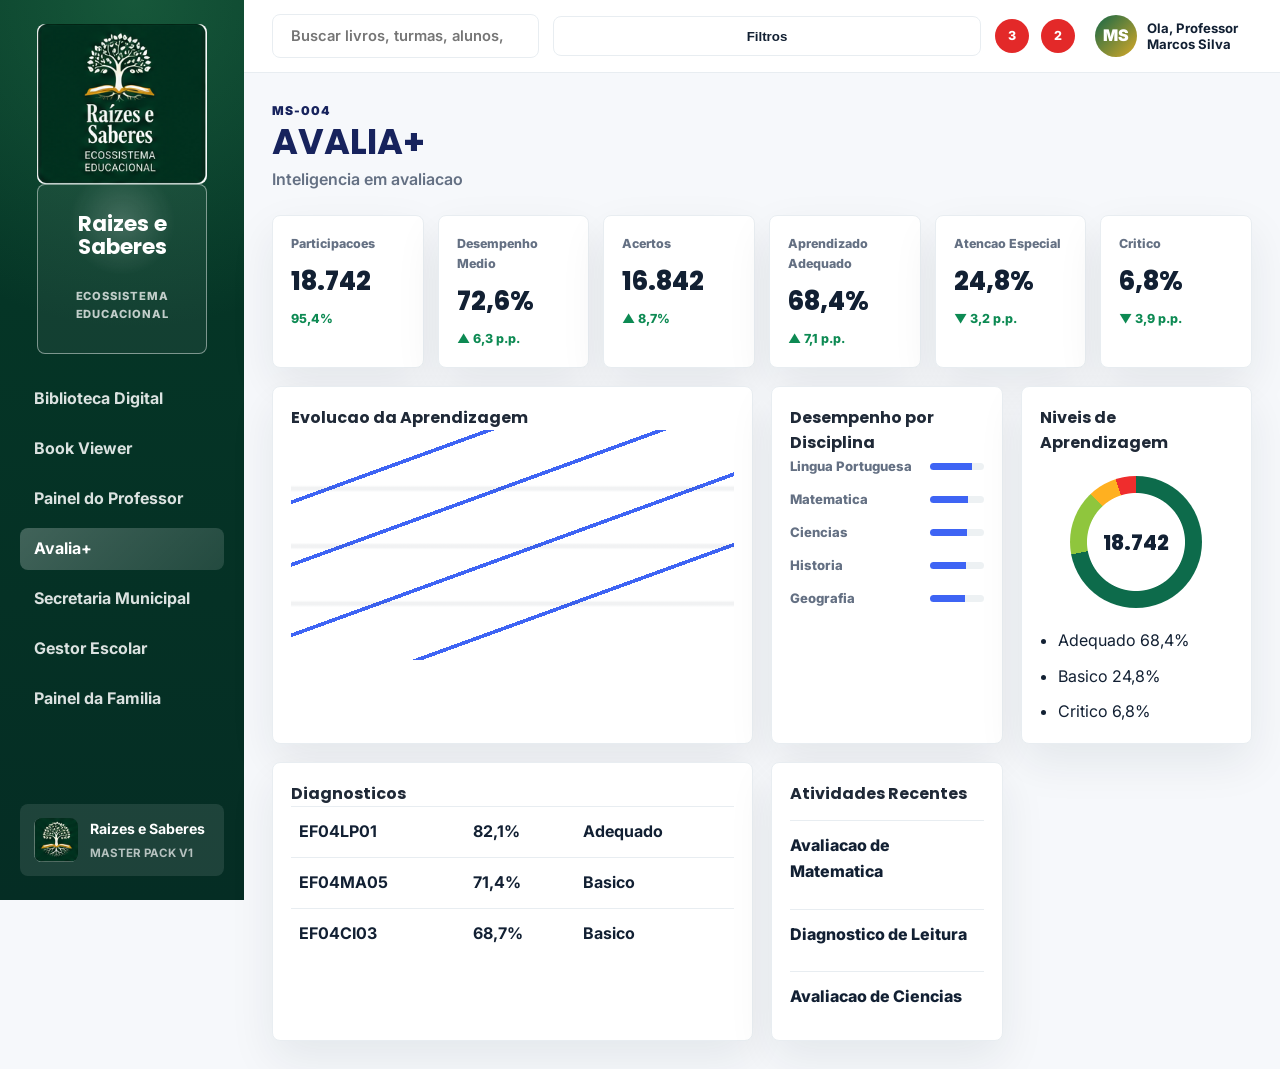
==== avalia.html @ cec50149 "Add files via upload" ====
<!doctype html>
<html lang="pt-BR">
  <head>
    <meta charset="utf-8" />
    <meta name="viewport" content="width=device-width, initial-scale=1" />
    <meta name="description" content="Avalia+ do Ecossistema Educacional Raizes e Saberes." />
    <meta name="theme-color" content="#17235d" />
    <title>Avalia+ | Raizes e Saberes</title>
    <link rel="icon" type="image/png" href="favicon.png" />
    <link rel="apple-touch-icon" href="logo-app.png" />
    <link rel="preconnect" href="https://fonts.googleapis.com" />
    <link rel="preconnect" href="https://fonts.gstatic.com" crossorigin />
    <link href="https://fonts.googleapis.com/css2?family=Inter:wght@400;500;600;700;800&family=Poppins:wght@600;700;800&display=swap" rel="stylesheet" />
    <link rel="stylesheet" href="styles.css" />
    <link rel="stylesheet" href="master-pack.css" />
  </head>
  <body class="master-app">
    <div data-app-page="avalia"></div>
    <script src="app-pages.js"></script>
    <script src="script.js"></script>
  </body>
</html>
---- styles.css ----
:root {
  --green: #2e7d32;
  --green-light: #4caf50;
  --green-leaf: #81c784;
  --green-soft: #e8f5e9;
  --gold: #c9a227;
  --blue: #1e88e5;
  --white: #ffffff;
  --bg: #f8fafc;
  --text: #1f2937;
  --muted: #6b7280;
  --line: #e5e7eb;
  --placeholder: #f2f4f7;
  --shadow-sm: 0 10px 26px rgba(15, 23, 42, 0.07);
  --shadow-md: 0 20px 48px rgba(15, 23, 42, 0.1);
  --shadow-lg: 0 34px 90px rgba(15, 23, 42, 0.14);
  --shadow-premium: 0 44px 110px rgba(17, 54, 45, 0.2), 0 16px 42px rgba(15, 23, 42, 0.12);
  --radius-card: 20px;
  --radius-large: 24px;
  --radius-control: 14px;
  --container: 1280px;
}

/* Biblioteca Digital Showroom V1 */
.library-showroom-page {
  min-height: 100vh;
  margin: 0;
  background:
    radial-gradient(circle at 16% 8%, rgba(102, 187, 106, 0.16), transparent 30%),
    radial-gradient(circle at 86% 14%, rgba(212, 175, 55, 0.13), transparent 26%),
    linear-gradient(135deg, #f8fafc 0%, #eef8f0 48%, #f7faf8 100%);
  color: #162033;
  font-family: Inter, system-ui, -apple-system, BlinkMacSystemFont, "Segoe UI", sans-serif;
}

.library-showroom-page * {
  box-sizing: border-box;
}

.showroom-device {
  display: grid;
  grid-template-columns: 272px minmax(0, 1fr);
  width: min(100%, 1560px);
  min-height: 100vh;
  margin: 0 auto;
  background: rgba(248, 250, 252, 0.94);
  border-inline: 1px solid rgba(46, 125, 50, 0.08);
  box-shadow: 0 34px 110px rgba(18, 43, 31, 0.14);
}

.showroom-sidebar {
  position: sticky;
  top: 0;
  display: flex;
  flex-direction: column;
  height: 100vh;
  padding: 26px 20px;
  color: #fff;
  background:
    linear-gradient(180deg, rgba(7, 38, 29, 0.98), rgba(9, 53, 39, 0.98)),
    radial-gradient(circle at top left, rgba(102, 187, 106, 0.2), transparent 38%);
  overflow-y: auto;
}

.showroom-logo {
  display: grid;
  gap: 10px;
  color: #fff;
  text-decoration: none;
}

.showroom-logo img {
  width: 154px;
  height: auto;
  filter: drop-shadow(0 12px 18px rgba(0, 0, 0, 0.2));
}

.showroom-logo-fallback {
  display: none;
  max-width: 154px;
  color: #fff;
  font-family: Poppins, sans-serif;
  font-size: 1.36rem;
  line-height: 1;
  letter-spacing: 0;
}

.showroom-logo span {
  color: rgba(255, 255, 255, 0.72);
  font-family: Poppins, sans-serif;
  font-size: 0.72rem;
  font-weight: 700;
  letter-spacing: 0.16em;
  text-transform: uppercase;
}

.showroom-menu {
  display: grid;
  gap: 8px;
  margin-top: 34px;
}

.showroom-menu a {
  display: flex;
  align-items: center;
  gap: 12px;
  min-height: 46px;
  padding: 10px 12px;
  border-radius: 14px;
  color: rgba(255, 255, 255, 0.82);
  font-weight: 700;
  text-decoration: none;
  transition: transform 180ms ease, background 180ms ease, color 180ms ease;
}

.showroom-menu a:hover,
.showroom-menu a.is-active {
  color: #fff;
  background: linear-gradient(135deg, #2e7d32, #66bb6a);
  box-shadow: 0 16px 34px rgba(46, 125, 50, 0.32);
  transform: translateX(3px);
}

.showroom-menu span {
  display: grid;
  width: 28px;
  height: 28px;
  place-items: center;
  border: 1px solid rgba(255, 255, 255, 0.16);
  border-radius: 9px;
  font-size: 0.68rem;
  font-weight: 800;
}

.showroom-ecosystem-card {
  margin-top: auto;
  padding: 20px;
  border: 1px solid rgba(255, 255, 255, 0.14);
  border-radius: 20px;
  background: linear-gradient(145deg, rgba(255, 255, 255, 0.11), rgba(255, 255, 255, 0.04));
  box-shadow: inset 0 1px 0 rgba(255, 255, 255, 0.08);
}

.showroom-ecosystem-card span {
  color: #d4af37;
  font-size: 0.76rem;
  font-weight: 800;
  letter-spacing: 0.12em;
  text-transform: uppercase;
}

.showroom-ecosystem-card strong {
  display: block;
  margin-top: 10px;
  color: #fff;
  font-family: Poppins, sans-serif;
  font-size: 1.05rem;
  line-height: 1.28;
}

.showroom-ecosystem-card p {
  margin: 10px 0 0;
  color: rgba(255, 255, 255, 0.72);
  font-size: 0.88rem;
  line-height: 1.6;
}

.showroom-main {
  min-width: 0;
}

.showroom-topbar {
  position: sticky;
  top: 0;
  z-index: 20;
  display: grid;
  grid-template-columns: auto minmax(260px, 1fr) auto auto;
  gap: 16px;
  align-items: center;
  padding: 18px 28px;
  border-bottom: 1px solid rgba(31, 41, 55, 0.08);
  background: rgba(255, 255, 255, 0.86);
  backdrop-filter: blur(18px);
  box-shadow: 0 18px 42px rgba(15, 42, 31, 0.08);
}

.showroom-menu-toggle,
.showroom-filter-button {
  height: 44px;
  padding: 0 18px;
  border: 1px solid rgba(46, 125, 50, 0.16);
  border-radius: 14px;
  color: #1f2937;
  background: #fff;
  font-family: Poppins, sans-serif;
  font-weight: 700;
}

.showroom-menu-toggle {
  display: none;
}

.showroom-search {
  position: relative;
  display: block;
}

.showroom-search span {
  position: absolute;
  width: 1px;
  height: 1px;
  overflow: hidden;
  clip: rect(0, 0, 0, 0);
}

.showroom-search input {
  width: 100%;
  min-height: 50px;
  padding: 0 20px;
  border: 1px solid rgba(31, 41, 55, 0.1);
  border-radius: 16px;
  background: #fff;
  box-shadow: 0 12px 28px rgba(15, 42, 31, 0.06);
  color: #1f2937;
  font: 600 0.94rem Inter, sans-serif;
  outline: none;
}

.showroom-search input:focus {
  border-color: rgba(46, 125, 50, 0.4);
  box-shadow: 0 0 0 4px rgba(46, 125, 50, 0.1), 0 12px 28px rgba(15, 42, 31, 0.06);
}

.showroom-top-actions {
  display: flex;
  align-items: center;
  gap: 12px;
}

.showroom-alert {
  display: grid;
  width: 34px;
  height: 34px;
  place-items: center;
  border-radius: 12px;
  color: #fff;
  background: #2e7d32;
  font-weight: 800;
  box-shadow: 0 12px 24px rgba(46, 125, 50, 0.24);
}

.showroom-user {
  display: flex;
  align-items: center;
  gap: 10px;
  min-width: 166px;
}

.showroom-user span {
  display: grid;
  width: 42px;
  height: 42px;
  place-items: center;
  border-radius: 999px;
  color: #fff;
  background: linear-gradient(135deg, #1b5e20, #66bb6a);
  font-family: Poppins, sans-serif;
  font-weight: 800;
}

.showroom-user strong {
  color: #1f2937;
  font-size: 0.82rem;
  line-height: 1.25;
}

.showroom-content {
  padding: 30px 28px 72px;
}

.showroom-title-block {
  margin-bottom: 28px;
}

.showroom-title-block .eyebrow {
  margin: 0 0 8px;
  color: #d4af37;
  font-family: Poppins, sans-serif;
  font-size: 0.76rem;
  font-weight: 800;
  letter-spacing: 0.14em;
  text-transform: uppercase;
}

.showroom-title-block h1 {
  margin: 0;
  color: #142033;
  font-family: Poppins, sans-serif;
  font-size: clamp(2rem, 4vw, 3.1rem);
  letter-spacing: 0;
  line-height: 1.05;
}

.showroom-title-block p {
  margin: 10px 0 0;
  color: #64748b;
  font-weight: 600;
}

.showroom-layout-grid {
  display: grid;
  grid-template-columns: minmax(0, 1fr) 210px;
  gap: 24px;
  align-items: start;
}

.showroom-primary-area {
  display: grid;
  gap: 28px;
  min-width: 0;
}

.showroom-section {
  min-width: 0;
}

.showroom-section-head {
  display: flex;
  align-items: end;
  justify-content: space-between;
  gap: 18px;
  margin-bottom: 16px;
}

.showroom-section-head h2 {
  margin: 0;
  color: #162033;
  font-family: Poppins, sans-serif;
  font-size: 1.28rem;
  letter-spacing: 0;
}

.showroom-section-head p {
  margin: 5px 0 0;
  color: #64748b;
  font-size: 0.92rem;
  font-weight: 600;
}

.showroom-section-head a {
  color: #2e7d32;
  font-weight: 800;
  text-decoration: none;
}

.continue-scroll {
  display: grid;
  grid-auto-columns: minmax(230px, 1fr);
  grid-auto-flow: column;
  gap: 16px;
  overflow-x: auto;
  padding: 4px 4px 18px;
  scroll-snap-type: x mandatory;
}

.continue-card {
  display: grid;
  grid-template-columns: 82px 1fr;
  gap: 14px;
  min-height: 154px;
  padding: 14px;
  border: 1px solid rgba(31, 41, 55, 0.08);
  border-radius: 18px;
  background: rgba(255, 255, 255, 0.95);
  box-shadow: 0 18px 42px rgba(15, 42, 31, 0.1);
  scroll-snap-align: start;
}

.continue-card img {
  width: 82px;
  height: 122px;
  object-fit: contain;
  border-radius: 8px;
  filter: drop-shadow(0 13px 16px rgba(15, 42, 31, 0.2));
}

.continue-card span,
.showroom-book-info span {
  display: inline-flex;
  width: fit-content;
  padding: 6px 10px;
  border-radius: 999px;
  color: #1b5e20;
  background: #e8f5e9;
  font-size: 0.72rem;
  font-weight: 800;
}

.continue-card h3 {
  margin: 8px 0 4px;
  color: #172033;
  font-family: Poppins, sans-serif;
  font-size: 1rem;
}

.continue-card p {
  margin: 0 0 10px;
  color: #64748b;
  font-size: 0.84rem;
  font-weight: 600;
}

.progress-line {
  height: 7px;
  overflow: hidden;
  border-radius: 999px;
  background: rgba(46, 125, 50, 0.12);
}

.progress-line i {
  display: block;
  height: 100%;
  border-radius: inherit;
  background: linear-gradient(90deg, #2e7d32, #66bb6a);
}

.continue-card button,
.showroom-book-info button {
  width: 100%;
  min-height: 34px;
  margin-top: 10px;
  border: 0;
  border-radius: 10px;
  color: #fff;
  background: linear-gradient(135deg, #2e7d32, #1b5e20);
  font-family: Poppins, sans-serif;
  font-size: 0.78rem;
  font-weight: 800;
  box-shadow: 0 12px 24px rgba(46, 125, 50, 0.22);
  cursor: pointer;
}

.collection-grid {
  display: grid;
  grid-template-columns: repeat(6, minmax(128px, 1fr));
  gap: 14px;
}

.collection-card {
  min-height: 118px;
  padding: 18px;
  border: 1px solid rgba(31, 41, 55, 0.06);
  border-radius: 18px;
  box-shadow: 0 14px 34px rgba(15, 42, 31, 0.07);
}

.collection-card span {
  display: grid;
  width: 34px;
  height: 34px;
  place-items: center;
  margin-bottom: 13px;
  border-radius: 11px;
  color: #fff;
  background: #2e7d32;
  font-size: 0.72rem;
  font-weight: 900;
}

.collection-card strong {
  display: block;
  color: #172033;
  font-family: Poppins, sans-serif;
  font-size: 0.92rem;
  line-height: 1.24;
}

.collection-card p {
  margin: 8px 0 0;
  color: #64748b;
  font-size: 0.8rem;
  font-weight: 700;
}

.collection-card.peach { background: #fff3eb; }
.collection-card.green { background: #edf7ff; }
.collection-card.mint { background: #eaf8f0; }
.collection-card.gold { background: #fff8df; }
.collection-card.sage { background: #eff8e9; }
.collection-card.soft { background: #f8eef3; }

.showroom-filters {
  display: flex;
  flex-wrap: wrap;
  gap: 10px;
  padding: 16px;
  border: 1px solid rgba(31, 41, 55, 0.08);
  border-radius: 20px;
  background: rgba(255, 255, 255, 0.82);
  box-shadow: 0 16px 38px rgba(15, 42, 31, 0.06);
}

.library-showroom-page .library-filter {
  min-height: 40px;
  padding: 0 18px;
  border: 1px solid rgba(46, 125, 50, 0.18);
  border-radius: 999px;
  color: #1b5e20;
  background: #fff;
  font-family: Poppins, sans-serif;
  font-size: 0.8rem;
  font-weight: 800;
}

.library-showroom-page .library-filter.is-active {
  color: #fff;
  background: #2e7d32;
  box-shadow: 0 14px 28px rgba(46, 125, 50, 0.25);
}

.book-grid {
  display: grid;
  grid-template-columns: repeat(4, minmax(0, 1fr));
  gap: 18px;
}

.showroom-book-card {
  overflow: hidden;
  border: 1px solid rgba(31, 41, 55, 0.08);
  border-radius: 22px;
  background: #fff;
  box-shadow: 0 18px 46px rgba(15, 42, 31, 0.1);
  transition: transform 180ms ease, box-shadow 180ms ease;
}

.showroom-book-card:hover {
  transform: translateY(-5px);
  box-shadow: 0 28px 62px rgba(15, 42, 31, 0.14);
}

.showroom-book-cover {
  display: grid;
  min-height: 320px;
  padding: 20px;
  place-items: center;
  background:
    radial-gradient(circle at 50% 22%, rgba(102, 187, 106, 0.14), transparent 34%),
    linear-gradient(180deg, #f8fcf8 0%, #edf7f0 100%);
}

.showroom-book-cover img {
  width: 100%;
  max-width: 190px;
  height: 280px;
  object-fit: contain;
  border-radius: 9px;
  filter: drop-shadow(0 24px 22px rgba(15, 42, 31, 0.26));
}

.showroom-book-info {
  display: grid;
  gap: 9px;
  padding: 18px;
}

.showroom-book-info h3 {
  margin: 0;
  color: #162033;
  font-family: Poppins, sans-serif;
  font-size: 1.02rem;
  letter-spacing: 0;
  line-height: 1.22;
}

.showroom-book-info p {
  min-height: 38px;
  margin: 0;
  color: #64748b;
  font-size: 0.9rem;
  font-weight: 600;
  line-height: 1.45;
}

.showroom-right-rail {
  display: grid;
  gap: 18px;
}

.quick-panel,
.ecosystem-panel {
  padding: 20px;
  border: 1px solid rgba(31, 41, 55, 0.08);
  border-radius: 20px;
  background: rgba(255, 255, 255, 0.92);
  box-shadow: 0 18px 42px rgba(15, 42, 31, 0.1);
}

.quick-panel h2,
.ecosystem-panel h2 {
  margin: 0 0 14px;
  color: #162033;
  font-family: Poppins, sans-serif;
  font-size: 1rem;
}

.quick-panel a {
  display: block;
  padding: 11px 0;
  border-top: 1px solid rgba(31, 41, 55, 0.06);
  color: #3f4a5d;
  font-weight: 700;
  text-decoration: none;
}

.ecosystem-panel {
  color: #fff;
  background:
    radial-gradient(circle at top right, rgba(212, 175, 55, 0.35), transparent 32%),
    linear-gradient(145deg, #0d3b2d, #2e7d32);
}

.ecosystem-panel span {
  display: grid;
  width: 48px;
  height: 48px;
  place-items: center;
  border-radius: 16px;
  color: #123025;
  background: #d4af37;
  font-family: Poppins, sans-serif;
  font-weight: 900;
}

.ecosystem-panel h2 {
  margin-top: 16px;
  color: #fff;
}

.ecosystem-panel p {
  color: rgba(255, 255, 255, 0.78);
  font-size: 0.9rem;
  line-height: 1.6;
}

.ecosystem-panel a {
  display: inline-flex;
  justify-content: center;
  width: 100%;
  margin-top: 8px;
  padding: 12px 14px;
  border-radius: 12px;
  color: #123025;
  background: #fff;
  font-family: Poppins, sans-serif;
  font-weight: 800;
  text-decoration: none;
}

.showroom-empty {
  padding: 18px;
  border-radius: 18px;
  color: #8a5a00;
  background: #fff8df;
  font-weight: 700;
}

.library-showroom-page .library-card.is-hidden,
.library-showroom-page .library-shelf.is-hidden {
  display: none;
}

.showroom-mobile-nav {
  display: none;
}

@media (max-width: 1240px) {
  .showroom-device {
    grid-template-columns: 230px minmax(0, 1fr);
  }

  .showroom-sidebar {
    padding: 22px 16px;
  }

  .showroom-logo img {
    width: 134px;
  }

  .showroom-layout-grid {
    grid-template-columns: 1fr;
  }

  .showroom-right-rail {
    grid-template-columns: 1fr 1fr;
  }

  .collection-grid {
    grid-template-columns: repeat(3, minmax(0, 1fr));
  }

  .book-grid {
    grid-template-columns: repeat(3, minmax(0, 1fr));
  }
}

@media (max-width: 920px) {
  .showroom-device {
    display: block;
  }

  .showroom-sidebar {
    display: none;
  }

  .showroom-topbar {
    grid-template-columns: auto minmax(0, 1fr) auto;
    padding: 14px 16px;
  }

  .showroom-menu-toggle {
    display: inline-flex;
    align-items: center;
  }

  .showroom-top-actions {
    display: none;
  }

  .showroom-content {
    padding: 24px 16px 100px;
  }

  .book-grid {
    grid-template-columns: repeat(2, minmax(0, 1fr));
  }
}

@media (max-width: 680px) {
  .library-showroom-page {
    background: #f8fafc;
  }

  .showroom-topbar {
    grid-template-columns: auto 1fr auto;
    gap: 10px;
  }

  .showroom-menu-toggle,
  .showroom-filter-button {
    min-width: 0;
    height: 40px;
    padding: 0 12px;
    font-size: 0.76rem;
  }

  .showroom-search input {
    min-height: 42px;
    padding: 0 12px;
    font-size: 0.82rem;
  }

  .showroom-title-block h1 {
    font-size: 2rem;
  }

  .showroom-section-head {
    align-items: flex-start;
    flex-direction: column;
  }

  .continue-scroll {
    grid-auto-columns: 250px;
  }

  .collection-grid {
    grid-template-columns: repeat(2, minmax(0, 1fr));
  }

  .showroom-right-rail {
    grid-template-columns: 1fr;
  }

  .book-grid {
    grid-template-columns: 1fr;
  }

  .showroom-book-cover {
    min-height: 390px;
  }

  .showroom-book-cover img {
    max-width: 230px;
    height: 340px;
  }

  .showroom-mobile-nav {
    position: fixed;
    right: 12px;
    bottom: 12px;
    left: 12px;
    z-index: 40;
    display: grid;
    grid-template-columns: repeat(5, 1fr);
    gap: 4px;
    padding: 8px;
    border: 1px solid rgba(31, 41, 55, 0.08);
    border-radius: 22px;
    background: rgba(255, 255, 255, 0.94);
    box-shadow: 0 18px 44px rgba(15, 42, 31, 0.16);
    backdrop-filter: blur(16px);
  }

  .showroom-mobile-nav a {
    display: grid;
    min-height: 40px;
    place-items: center;
    border-radius: 15px;
    color: #64748b;
    font-size: 0.72rem;
    font-weight: 800;
    text-decoration: none;
  }

  .showroom-mobile-nav a.is-active {
    color: #fff;
    background: #2e7d32;
  }
}

/* Biblioteca Digital Premium V1 */
.premium-library-page {
  min-height: 100vh;
  background:
    radial-gradient(circle at 7% 10%, rgba(232, 245, 233, 0.95), transparent 26rem),
    radial-gradient(circle at 92% 6%, rgba(212, 175, 55, 0.13), transparent 30rem),
    linear-gradient(135deg, #f8fafc 0%, #ffffff 45%, #edf7ef 100%);
}

.library-app-shell {
  display: grid;
  grid-template-columns: 292px minmax(0, 1fr);
  gap: 28px;
  width: min(1480px, calc(100% - 48px));
  margin: 0 auto;
  padding: 138px 0 56px;
}

.library-sidebar {
  position: sticky;
  top: 132px;
  align-self: start;
  display: grid;
  gap: 18px;
  max-height: calc(100vh - 156px);
  overflow: auto;
  padding: 22px;
  border: 1px solid rgba(229, 231, 235, 0.94);
  border-radius: 32px;
  background:
    radial-gradient(circle at 20% 0%, rgba(102, 187, 106, 0.16), transparent 15rem),
    rgba(255, 255, 255, 0.88);
  box-shadow: 0 34px 90px rgba(17, 54, 45, 0.12);
  backdrop-filter: blur(18px);
}

.library-sidebar-brand {
  display: grid;
  grid-template-columns: 74px 1fr;
  gap: 14px;
  align-items: center;
}

.library-sidebar-brand img {
  width: 74px;
  height: auto;
}

.library-sidebar-brand strong,
.library-sidebar-brand span {
  display: block;
}

.library-sidebar-brand strong {
  color: var(--text);
  font-family: Poppins, Inter, system-ui, sans-serif;
  font-size: 1rem;
  line-height: 1.15;
}

.library-sidebar-brand span {
  margin-top: 4px;
  color: var(--muted);
  font-size: 0.82rem;
  font-weight: 700;
}

.library-side-nav {
  display: grid;
  gap: 8px;
  padding: 10px 0;
}

.library-side-nav a {
  display: flex;
  align-items: center;
  min-height: 46px;
  padding: 0 14px;
  border-radius: 15px;
  color: #475569;
  font-family: Poppins, Inter, system-ui, sans-serif;
  font-size: 0.88rem;
  font-weight: 800;
  text-decoration: none;
  transition: background 0.22s ease, color 0.22s ease, transform 0.22s ease;
}

.library-side-nav a:hover,
.library-side-nav a.is-active {
  color: var(--green);
  background: var(--green-soft);
  transform: translateX(2px);
}

.library-institutional-card {
  display: grid;
  gap: 10px;
  padding: 20px;
  border: 1px solid rgba(46, 125, 50, 0.16);
  border-radius: 24px;
  background:
    linear-gradient(145deg, rgba(46, 125, 50, 0.94), rgba(8, 64, 45, 0.96)),
    var(--green);
  box-shadow: 0 28px 62px rgba(17, 54, 45, 0.2);
}

.library-institutional-card span {
  color: rgba(255, 255, 255, 0.78);
  font-size: 0.72rem;
  font-weight: 900;
  letter-spacing: 0.1em;
  text-transform: uppercase;
}

.library-institutional-card strong {
  color: var(--white);
  font-family: Poppins, Inter, system-ui, sans-serif;
  font-size: 1.12rem;
  line-height: 1.25;
}

.library-institutional-card p {
  margin: 0;
  color: rgba(255, 255, 255, 0.76);
  font-size: 0.9rem;
  line-height: 1.55;
}

.library-sidebar-metrics {
  display: grid;
  grid-template-columns: 1fr 1fr;
  gap: 10px;
}

.library-sidebar-metrics div {
  padding: 16px 12px;
  border: 1px solid rgba(46, 125, 50, 0.12);
  border-radius: 18px;
  background: rgba(255, 255, 255, 0.8);
}

.library-sidebar-metrics strong,
.library-sidebar-metrics span {
  display: block;
}

.library-sidebar-metrics strong {
  color: var(--green);
  font-family: Poppins, Inter, system-ui, sans-serif;
  font-size: 1.8rem;
  line-height: 1;
}

.library-sidebar-metrics span {
  margin-top: 8px;
  color: var(--muted);
  font-size: 0.78rem;
  font-weight: 800;
}

.library-content {
  min-width: 0;
}

.library-topbar {
  position: sticky;
  z-index: 14;
  top: 132px;
  display: grid;
  grid-template-columns: minmax(260px, 0.85fr) minmax(0, 1.15fr);
  gap: 18px;
  align-items: end;
  margin-bottom: 22px;
  padding: 18px;
  border: 1px solid rgba(229, 231, 235, 0.94);
  border-radius: 28px;
  background: rgba(255, 255, 255, 0.9);
  box-shadow: 0 20px 54px rgba(15, 23, 42, 0.08);
  backdrop-filter: blur(18px);
}

.library-command-center {
  display: grid;
  grid-template-columns: minmax(0, 0.92fr) minmax(420px, 0.8fr);
  gap: clamp(28px, 4vw, 64px);
  align-items: center;
  overflow: hidden;
  margin-bottom: 30px;
  padding: clamp(34px, 5vw, 60px);
  border: 1px solid rgba(229, 231, 235, 0.94);
  border-radius: 36px;
  background:
    radial-gradient(circle at 84% 10%, rgba(102, 187, 106, 0.18), transparent 20rem),
    linear-gradient(135deg, rgba(255, 255, 255, 0.96), rgba(248, 250, 252, 0.96));
  box-shadow: var(--shadow-premium);
}

.library-command-copy h1 {
  max-width: 760px;
  margin: 0;
  color: var(--text);
  font-size: clamp(2.5rem, 4.8vw, 5rem);
  line-height: 1.01;
}

.library-command-copy p:not(.eyebrow) {
  max-width: 670px;
  margin: 22px 0 0;
  color: var(--muted);
  font-size: clamp(1rem, 1.5vw, 1.18rem);
  line-height: 1.75;
}

.library-command-actions {
  display: flex;
  flex-wrap: wrap;
  gap: 14px;
  margin-top: 30px;
}

.library-featured-stack {
  position: relative;
  min-height: 500px;
}

.library-featured-stack img {
  position: absolute;
  width: min(54%, 300px);
  height: auto;
  border-radius: 18px;
  box-shadow:
    0 44px 90px rgba(17, 54, 45, 0.24),
    0 14px 32px rgba(15, 23, 42, 0.18);
}

.library-featured-stack img:nth-child(1) {
  right: 4%;
  bottom: 0;
  z-index: 3;
  transform: rotate(4deg);
}

.library-featured-stack img:nth-child(2) {
  top: 0;
  left: 0;
  z-index: 2;
  transform: rotate(-5deg);
}

.library-featured-stack img:nth-child(3) {
  top: 78px;
  right: 28%;
  z-index: 1;
  opacity: 0.92;
  transform: rotate(1deg);
}

.library-shelf {
  display: grid;
  gap: 18px;
  margin-top: 28px;
  padding: clamp(22px, 3vw, 32px);
  border: 1px solid rgba(229, 231, 235, 0.94);
  border-radius: 34px;
  background: rgba(255, 255, 255, 0.84);
  box-shadow: 0 28px 84px rgba(17, 54, 45, 0.09);
}

.library-shelf.is-hidden {
  display: none;
}

.library-shelf-heading {
  display: grid;
  grid-template-columns: minmax(0, 0.34fr) minmax(0, 0.76fr) minmax(280px, 0.7fr);
  gap: 18px;
  align-items: end;
  padding-bottom: 8px;
}

.library-shelf-heading span {
  color: var(--gold);
  font-family: Poppins, Inter, system-ui, sans-serif;
  font-size: 0.76rem;
  font-weight: 900;
  letter-spacing: 0.12em;
  text-transform: uppercase;
}

.library-shelf-heading h2 {
  margin: 0;
  color: var(--text);
  font-size: clamp(1.8rem, 3vw, 3rem);
  line-height: 1;
}

.library-shelf-heading p {
  margin: 0;
  color: var(--muted);
  font-size: 0.98rem;
  line-height: 1.55;
}

.library-rail {
  display: grid;
  grid-template-columns: repeat(4, minmax(0, 1fr));
  gap: 20px;
}

.premium-library-page .library-card {
  border-radius: 26px;
  background: rgba(255, 255, 255, 0.98);
  box-shadow: 0 18px 48px rgba(15, 23, 42, 0.08);
}

.premium-library-page .library-cover {
  min-height: 430px;
  padding: 24px 18px;
  background:
    radial-gradient(circle at 50% 12%, rgba(232, 245, 233, 0.92), transparent 16rem),
    linear-gradient(180deg, #ffffff, #f3f8f5);
}

.premium-library-page .library-cover.has-cover img {
  width: auto;
  max-width: min(92%, 300px);
  max-height: 380px;
  object-fit: contain;
  border-radius: 14px;
  box-shadow:
    0 34px 68px rgba(31, 41, 55, 0.22),
    0 12px 26px rgba(17, 54, 45, 0.14);
}

.premium-library-page .library-card-body {
  padding: 20px 22px 22px;
}

.premium-library-page .library-card h3 {
  font-size: 1.12rem;
}

.library-tag.emerald {
  color: #0f5132;
  background: rgba(46, 125, 50, 0.12);
}

.library-footer {
  width: min(1480px, calc(100% - 48px));
}

@media (max-width: 1180px) {
  .library-app-shell {
    grid-template-columns: 250px minmax(0, 1fr);
    gap: 20px;
  }

  .library-command-center {
    grid-template-columns: 1fr;
  }

  .library-featured-stack {
    min-height: 420px;
  }

  .library-rail {
    grid-template-columns: repeat(2, minmax(0, 1fr));
  }

  .premium-library-page .library-cover.has-cover img {
    max-height: 360px;
  }
}

@media (max-width: 980px) {
  .library-app-shell {
    display: block;
    width: min(100% - 40px, var(--container));
  }

  .library-sidebar {
    position: static;
    grid-template-columns: 1fr;
    max-height: none;
    margin-bottom: 20px;
  }

  .library-side-nav {
    grid-template-columns: repeat(4, minmax(0, 1fr));
  }

  .library-side-nav a {
    justify-content: center;
    text-align: center;
  }

  .library-topbar {
    position: static;
    grid-template-columns: 1fr;
  }

  .library-shelf-heading {
    grid-template-columns: 1fr;
  }
}

@media (max-width: 620px) {
  .library-app-shell {
    width: min(100% - 28px, var(--container));
    padding-top: 112px;
    padding-bottom: 34px;
  }

  .library-sidebar {
    padding: 16px;
    border-radius: 24px;
  }

  .library-sidebar-brand {
    grid-template-columns: 58px 1fr;
  }

  .library-sidebar-brand img {
    width: 58px;
  }

  .library-side-nav {
    display: none;
  }

  .library-sidebar-metrics {
    grid-template-columns: 1fr 1fr;
  }

  .library-command-center {
    padding: 26px 18px;
    border-radius: 28px;
  }

  .library-command-copy h1 {
    font-size: 2.55rem;
  }

  .library-command-actions {
    display: grid;
  }

  .library-featured-stack {
    min-height: 330px;
  }

  .library-featured-stack img {
    width: min(56%, 220px);
    border-radius: 14px;
  }

  .library-featured-stack img:nth-child(3) {
    right: 22%;
  }

  .library-filters {
    justify-content: stretch;
  }

  .library-filter {
    flex: 1 1 calc(50% - 8px);
  }

  .library-shelf {
    padding: 18px;
    border-radius: 26px;
  }

  .library-rail {
    grid-template-columns: 1fr;
  }

  .premium-library-page .library-cover {
    min-height: 430px;
  }

  .premium-library-page .library-cover.has-cover img {
    max-height: 370px;
  }
}

* {
  box-sizing: border-box;
}

html {
  scroll-behavior: smooth;
}

body {
  margin: 0;
  color: var(--text);
  background:
    radial-gradient(circle at 10% 6%, rgba(232, 245, 233, 0.9), transparent 33rem),
    radial-gradient(circle at 88% 10%, rgba(30, 136, 229, 0.11), transparent 30rem),
    radial-gradient(circle at 54% 46%, rgba(212, 175, 55, 0.07), transparent 34rem),
    var(--bg);
  font-family: Inter, system-ui, -apple-system, BlinkMacSystemFont, "Segoe UI", sans-serif;
  line-height: 1.6;
}

body.modal-open {
  overflow: hidden;
}

a {
  color: inherit;
  text-decoration: none;
}

img {
  display: block;
  max-width: 100%;
}

h1,
h2,
h3,
.button,
.site-nav {
  font-family: Poppins, Inter, system-ui, sans-serif;
}

h1,
h2,
h3,
p {
  overflow-wrap: anywhere;
}

h1,
h2,
h3 {
  margin-top: 0;
  color: var(--text);
  font-weight: 700;
  letter-spacing: 0;
}

.site-header {
  position: fixed;
  z-index: 30;
  top: 18px;
  right: max(20px, calc((100vw - var(--container)) / 2));
  left: max(20px, calc((100vw - var(--container)) / 2));
  display: flex;
  align-items: center;
  justify-content: space-between;
  gap: 22px;
  min-height: 98px;
  padding: 12px 14px 12px 22px;
  border: 1px solid rgba(229, 231, 235, 0.92);
  border-radius: var(--radius-large);
  color: var(--text);
  background: rgba(255, 255, 255, 0.9);
  box-shadow: 0 18px 46px rgba(15, 23, 42, 0.08);
  backdrop-filter: blur(18px);
  transition: box-shadow 0.3s ease, background 0.3s ease, transform 0.3s ease;
}

.site-header.is-scrolled,
.site-header.is-open {
  background: rgba(255, 255, 255, 0.98);
  box-shadow: 0 24px 58px rgba(15, 23, 42, 0.12);
}

.brand {
  display: inline-flex;
  align-items: center;
  width: 236px;
  min-width: 236px;
}

.brand img {
  width: 100%;
  max-height: 82px;
  height: auto;
  object-fit: contain;
}

.brand-fallback {
  color: #063f2f;
  font-family: Poppins, Inter, system-ui, sans-serif;
  font-size: 1.35rem;
  font-weight: 800;
  line-height: 1;
}

.site-nav {
  display: flex;
  align-items: center;
  justify-content: center;
  gap: clamp(12px, 1.6vw, 24px);
  font-size: 0.86rem;
  font-weight: 700;
}

.site-nav a {
  position: relative;
  color: var(--text);
  opacity: 0.86;
  transition: opacity 0.2s ease;
}

.site-nav a::after {
  position: absolute;
  right: 0;
  bottom: -9px;
  left: 0;
  height: 2px;
  border-radius: 999px;
  background: var(--green);
  content: "";
  opacity: 0;
  transform: scaleX(0.45);
  transition: transform 0.2s ease, opacity 0.2s ease;
}

.site-nav a:hover,
.site-nav a:focus-visible {
  opacity: 1;
}

.site-nav a:hover::after,
.site-nav a:focus-visible::after {
  opacity: 1;
  transform: scaleX(1);
}

.menu-button {
  display: none;
  width: 44px;
  height: 44px;
  padding: 10px;
  border: 1px solid var(--line);
  border-radius: var(--radius-control);
  color: var(--text);
  background: var(--white);
}

.menu-button span {
  display: block;
  height: 2px;
  margin: 5px 0;
  border-radius: 999px;
  background: currentColor;
}

.button {
  display: inline-flex;
  min-height: 52px;
  align-items: center;
  justify-content: center;
  padding: 0 24px;
  border: 1px solid transparent;
  border-radius: var(--radius-control);
  font-weight: 700;
  cursor: pointer;
  transition:
    background 0.24s ease,
    border-color 0.24s ease,
    box-shadow 0.24s ease,
    color 0.24s ease,
    transform 0.24s ease;
}

.button:hover,
.button:focus-visible {
  transform: translateY(-2px);
}

.button.primary {
  color: var(--white);
  background:
    linear-gradient(135deg, rgba(255, 255, 255, 0.12), transparent 44%),
    linear-gradient(135deg, #2e7d32, #1f6f2b);
  box-shadow:
    0 18px 34px rgba(46, 125, 50, 0.28),
    inset 0 1px 0 rgba(255, 255, 255, 0.18);
}

.button.primary:hover,
.button.primary:focus-visible {
  background:
    linear-gradient(135deg, rgba(255, 255, 255, 0.16), transparent 44%),
    linear-gradient(135deg, #348a39, #1d6428);
  box-shadow:
    0 24px 46px rgba(46, 125, 50, 0.34),
    inset 0 1px 0 rgba(255, 255, 255, 0.2);
}

.button.secondary {
  color: var(--green);
  border-color: rgba(46, 125, 50, 0.42);
  background: var(--white);
}

.button.secondary:hover,
.button.secondary:focus-visible {
  color: var(--white);
  background: var(--green);
}

.button.secondary.light {
  color: var(--white);
  border-color: rgba(255, 255, 255, 0.56);
  background: rgba(255, 255, 255, 0.08);
}

.button.secondary.light:hover,
.button.secondary.light:focus-visible {
  color: #123c31;
  background: var(--white);
  box-shadow: 0 18px 34px rgba(255, 255, 255, 0.12);
}

.nav-cta {
  min-height: 46px;
  padding: 0 18px;
  white-space: nowrap;
}

.hero {
  position: relative;
  display: grid;
  min-height: 100vh;
  grid-template-columns: minmax(0, 0.96fr) minmax(360px, 1.04fr);
  gap: clamp(48px, 6vw, 92px);
  align-items: center;
  width: min(var(--container), calc(100% - 40px));
  margin: 0 auto;
  padding: 184px 0 126px;
}

.hero::before {
  position: absolute;
  top: 116px;
  right: -38px;
  bottom: 90px;
  left: 42%;
  z-index: -2;
  border-radius: 44px;
  background:
    linear-gradient(135deg, rgba(255, 255, 255, 0.94), rgba(232, 245, 233, 0.82)),
    radial-gradient(circle at 82% 18%, rgba(129, 199, 132, 0.32), transparent 38%),
    radial-gradient(circle at 12% 90%, rgba(201, 162, 39, 0.1), transparent 38%);
  box-shadow: 0 46px 120px rgba(31, 41, 55, 0.09);
  content: "";
}

.hero::after {
  position: absolute;
  top: 18%;
  right: 6%;
  z-index: -1;
  width: 360px;
  height: 360px;
  border: 1px solid rgba(46, 125, 50, 0.08);
  border-radius: 999px;
  background:
    radial-gradient(ellipse at 50% 0%, rgba(46, 125, 50, 0.08) 0 16%, transparent 17%),
    radial-gradient(ellipse at 20% 34%, rgba(129, 199, 132, 0.09) 0 13%, transparent 14%),
    radial-gradient(ellipse at 80% 34%, rgba(201, 162, 39, 0.1) 0 13%, transparent 14%),
    radial-gradient(ellipse at 34% 72%, rgba(46, 125, 50, 0.08) 0 12%, transparent 13%),
    radial-gradient(ellipse at 66% 72%, rgba(129, 199, 132, 0.08) 0 12%, transparent 13%);
  content: "";
  opacity: 0.66;
  transform: rotate(-12deg);
}

.hero-content {
  position: relative;
  max-width: 700px;
}

.hero-content::after {
  position: absolute;
  right: -84px;
  bottom: -48px;
  z-index: -1;
  width: 220px;
  height: 160px;
  background:
    radial-gradient(ellipse at 42% 18%, rgba(46, 125, 50, 0.08) 0 18%, transparent 19%),
    radial-gradient(ellipse at 62% 42%, rgba(201, 162, 39, 0.08) 0 13%, transparent 14%),
    linear-gradient(120deg, transparent 0 46%, rgba(46, 125, 50, 0.08) 47% 49%, transparent 50%),
    linear-gradient(36deg, transparent 0 48%, rgba(46, 125, 50, 0.07) 49% 51%, transparent 52%);
  content: "";
  opacity: 0.62;
  pointer-events: none;
}

.placeholder-chip {
  display: inline-grid;
  min-width: 148px;
  min-height: 54px;
  place-items: center;
  margin-bottom: 34px;
  padding: 14px 22px;
  border: 1.5px dashed #cbd5e1;
  border-radius: 18px;
  color: var(--muted);
  background: var(--placeholder);
  font-family: Poppins, Inter, system-ui, sans-serif;
  font-size: 0.86rem;
  font-weight: 700;
}

.trust-badge {
  display: inline-flex;
  align-items: center;
  max-width: 100%;
  margin-bottom: 34px;
  padding: 12px 18px;
  border: 1px solid rgba(46, 125, 50, 0.16);
  border-radius: 999px;
  color: #245d2a;
  background:
    linear-gradient(135deg, rgba(255, 255, 255, 0.94), rgba(232, 245, 233, 0.82));
  box-shadow: 0 14px 34px rgba(46, 125, 50, 0.12);
  font-family: Poppins, Inter, system-ui, sans-serif;
  font-size: 0.84rem;
  font-weight: 800;
}

.trust-badge::before {
  display: inline-block;
  width: 8px;
  height: 8px;
  flex: 0 0 auto;
  margin-right: 10px;
  border-radius: 999px;
  background: var(--gold);
  box-shadow: 0 0 0 6px rgba(212, 175, 55, 0.12);
  content: "";
}

.eyebrow {
  margin: 0 0 14px;
  color: var(--gold);
  font-family: Poppins, Inter, system-ui, sans-serif;
  font-size: 0.78rem;
  font-weight: 700;
  letter-spacing: 0.12em;
  text-transform: uppercase;
}

.hero h1 {
  margin: 0;
  max-width: 650px;
  font-size: clamp(2.9rem, 4.85vw, 4.28rem);
  line-height: 1.02;
}

.hero-text {
  max-width: 650px;
  margin: 18px 0 0;
  color: var(--green);
  font-size: clamp(1.14rem, 2vw, 1.5rem);
  font-weight: 700;
}

.hero-copy {
  max-width: 620px;
  margin: 20px 0 0;
  color: var(--muted);
  font-size: 1.08rem;
}

.hero-actions {
  display: flex;
  flex-wrap: wrap;
  gap: 14px;
  margin-top: 34px;
}

.hero-primary-cta {
  min-width: 232px;
}

.hero-indicators {
  display: grid;
  grid-template-columns: repeat(4, minmax(0, 1fr));
  gap: 14px;
  margin-top: 38px;
}

.hero-indicators div {
  min-height: 124px;
  padding: 18px;
  border: 1px solid rgba(229, 231, 235, 0.96);
  border-radius: var(--radius-card);
  background: rgba(255, 255, 255, 0.92);
  box-shadow: 0 18px 38px rgba(31, 41, 55, 0.09);
  transition: box-shadow 0.24s ease, transform 0.24s ease;
}

.hero-indicators div:hover {
  box-shadow: 0 24px 54px rgba(31, 41, 55, 0.13);
  transform: translateY(-4px);
}

.hero-indicators strong,
.hero-indicators span {
  display: block;
}

.hero-indicators strong {
  color: var(--green);
  font-family: Poppins, Inter, system-ui, sans-serif;
  font-size: 0.92rem;
  font-weight: 700;
}

.hero-indicators span {
  margin-top: 6px;
  color: var(--muted);
  font-size: 0.78rem;
  line-height: 1.4;
}

.hero-visual {
  position: relative;
  min-width: 0;
  transform: translateY(-4px);
}

.hero-visual::before {
  position: absolute;
  inset: 7% -1% -4% -1%;
  z-index: -1;
  border-radius: 40px;
  background:
    radial-gradient(circle at 24% 22%, rgba(46, 125, 50, 0.14), transparent 28%),
    radial-gradient(circle at 86% 18%, rgba(201, 162, 39, 0.12), transparent 24%),
    radial-gradient(circle at 56% 88%, rgba(30, 136, 229, 0.09), transparent 34%);
  content: "";
  filter: blur(22px);
}

.mockup-shell {
  overflow: hidden;
  border: 1px solid rgba(255, 255, 255, 0.86);
  border-radius: 34px;
  background: var(--white);
  box-shadow:
    var(--shadow-premium),
    0 2px 0 rgba(255, 255, 255, 0.72) inset;
  transform: scale(1.025);
  transform-origin: center;
  transition: transform 0.3s ease, box-shadow 0.3s ease;
}

.mockup-shell:hover {
  box-shadow:
    0 54px 130px rgba(17, 54, 45, 0.24),
    0 18px 46px rgba(15, 23, 42, 0.14),
    0 2px 0 rgba(255, 255, 255, 0.78) inset;
  transform: scale(1.035) translateY(-3px);
}

.hero-mockup-image {
  width: 100%;
  height: auto;
  object-fit: contain;
  object-position: center;
}

.mockup-topbar {
  display: flex;
  gap: 8px;
  padding: 18px 20px;
  border-bottom: 1px solid var(--line);
  background: #fbfdff;
}

.mockup-topbar span {
  width: 10px;
  height: 10px;
  border-radius: 999px;
  background: #cbd5e1;
}

.mockup-topbar span:nth-child(1) {
  background: #ef6f61;
}

.mockup-topbar span:nth-child(2) {
  background: var(--gold);
}

.mockup-topbar span:nth-child(3) {
  background: var(--green-light);
}

.section {
  width: min(var(--container), calc(100% - 40px));
  margin: 0 auto;
  padding: 132px 0;
  scroll-margin-top: 190px;
}

.section-heading {
  max-width: 780px;
}

.section-heading.centered {
  margin: 0 auto;
  text-align: center;
}

.section h2 {
  margin: 0;
  font-size: clamp(2.05rem, 4vw, 3.35rem);
  line-height: 1.08;
}

.section p {
  color: var(--muted);
  font-size: 1.05rem;
}

.intro {
  padding-top: 124px;
}

.solution-grid {
  display: grid;
  grid-template-columns: repeat(4, minmax(0, 1fr));
  gap: 24px;
  margin-top: 40px;
}

.solution-card,
.book-card,
.contact-form {
  border: 1px solid rgba(229, 231, 235, 0.9);
  border-radius: var(--radius-card);
  background: var(--white);
  box-shadow: var(--shadow-md);
  transition: box-shadow 0.26s ease, transform 0.26s ease, border-color 0.26s ease;
}

.solution-card:hover,
.book-card:hover {
  box-shadow: var(--shadow-lg);
  border-color: rgba(46, 125, 50, 0.16);
  transform: translateY(-6px);
}

.solution-card {
  min-height: 248px;
  padding: 32px;
}

.icon {
  display: grid;
  width: 48px;
  height: 48px;
  place-items: center;
  border-radius: 15px;
  color: var(--white);
  background: var(--green);
  font-family: Poppins, Inter, system-ui, sans-serif;
  font-size: 0.84rem;
  font-weight: 700;
}

.solution-card:nth-child(2) .icon {
  background: var(--blue);
}

.solution-card:nth-child(3) .icon {
  background: var(--gold);
}

.solution-card:nth-child(4) .icon {
  background: var(--green-light);
}

.solution-card h3 {
  margin: 22px 0 10px;
  font-size: 1.2rem;
}

.solution-card p {
  margin: 0;
  font-size: 0.98rem;
}

.soft-section {
  width: 100%;
  max-width: none;
  padding-right: max(20px, calc((100vw - var(--container)) / 2));
  padding-left: max(20px, calc((100vw - var(--container)) / 2));
  background:
    radial-gradient(circle at 8% 18%, rgba(255, 255, 255, 0.88), transparent 24rem),
    linear-gradient(180deg, var(--white), var(--green-soft));
}

.infantil-section {
  position: relative;
  overflow: hidden;
  padding-top: 108px;
  padding-bottom: 128px;
}

.infantil-section .section-heading {
  position: relative;
  z-index: 1;
  max-width: 880px;
  margin-bottom: 36px;
}

.infantil-section h2 {
  font-size: clamp(2rem, 3.35vw, 3rem);
}

.infantil-section::before {
  position: absolute;
  top: 18%;
  right: max(20px, calc((100vw - var(--container)) / 2));
  width: 360px;
  height: 360px;
  border-radius: 999px;
  background:
    radial-gradient(ellipse at 50% 10%, rgba(46, 125, 50, 0.08) 0 14%, transparent 15%),
    radial-gradient(ellipse at 24% 46%, rgba(129, 199, 132, 0.08) 0 12%, transparent 13%),
    radial-gradient(ellipse at 78% 42%, rgba(201, 162, 39, 0.08) 0 12%, transparent 13%);
  content: "";
  opacity: 0.8;
  pointer-events: none;
  transform: rotate(12deg);
}

.split {
  display: grid;
  grid-template-columns: 0.85fr 1.15fr;
  gap: 58px;
  align-items: center;
}

.collection-list {
  display: grid;
  gap: 24px;
}

.book-grid-preview {
  grid-template-columns: repeat(2, minmax(0, 1fr));
}

.infantil-books {
  position: relative;
  z-index: 1;
  grid-template-columns: repeat(4, minmax(0, 1fr));
  width: min(1120px, 100%);
  margin: 0 auto;
}

.book-card {
  position: relative;
  overflow: hidden;
  padding: 18px;
}

.book-card h3 {
  margin: 18px 0 6px;
  font-size: 1.04rem;
}

.book-card p {
  margin: 0;
  font-size: 0.9rem;
}

.book-cover-frame {
  display: grid;
  min-height: 360px;
  place-items: center;
  border-radius: 18px;
  background:
    radial-gradient(circle at 50% 18%, rgba(232, 245, 233, 0.92), transparent 18rem),
    linear-gradient(180deg, rgba(255, 255, 255, 0.96), rgba(248, 250, 252, 0.98));
}

.book-cover-frame img {
  width: min(86%, 250px);
  height: auto;
  border-radius: 10px;
  box-shadow:
    0 22px 42px rgba(31, 41, 55, 0.18),
    0 8px 18px rgba(17, 54, 45, 0.12);
  transform: translateY(-2px);
  transition: transform 0.28s ease, box-shadow 0.28s ease;
}

.book-card:hover .book-cover-frame img {
  box-shadow:
    0 30px 54px rgba(31, 41, 55, 0.22),
    0 12px 24px rgba(17, 54, 45, 0.14);
  transform: translateY(-8px);
}

.section-cta {
  margin-top: 28px;
  justify-self: center;
}

.platform {
  position: relative;
  overflow: hidden;
  width: 100%;
  max-width: none;
  padding-top: 122px;
  padding-bottom: 126px;
  padding-right: max(20px, calc((100vw - var(--container)) / 2));
  padding-left: max(20px, calc((100vw - var(--container)) / 2));
  background:
    radial-gradient(circle at 88% 8%, rgba(212, 175, 55, 0.16), transparent 22rem),
    radial-gradient(circle at 9% 78%, rgba(102, 187, 106, 0.18), transparent 25rem),
    linear-gradient(135deg, rgba(31, 41, 55, 0.985), rgba(17, 54, 45, 0.985)),
    var(--text);
}

.platform::before {
  position: absolute;
  top: 76px;
  right: max(20px, calc((100vw - var(--container)) / 2));
  width: 420px;
  height: 420px;
  border: 1px solid rgba(255, 255, 255, 0.08);
  border-radius: 999px;
  content: "";
  opacity: 0.55;
  pointer-events: none;
}

.platform h2,
.platform .section-heading p:not(.eyebrow),
.platform .section-heading .eyebrow {
  color: var(--white);
}

.platform .section-heading p:not(.eyebrow) {
  color: rgba(255, 255, 255, 0.78);
}

.platform-header {
  position: relative;
  z-index: 1;
  display: block;
}

.platform-cta {
  display: inline-flex;
  margin-top: 24px;
  background: var(--white);
  color: var(--green);
}

.platform-cta:hover {
  box-shadow: 0 18px 36px rgba(255, 255, 255, 0.16);
}

.platform-showcase {
  position: relative;
  z-index: 1;
  display: grid;
  grid-template-columns: minmax(0, 1.18fr) minmax(360px, 0.82fr);
  gap: 28px;
  align-items: stretch;
  margin-top: 38px;
}

.platform-mockup-card {
  display: grid;
  min-height: 470px;
  place-items: center;
  overflow: hidden;
  border: 1px solid rgba(255, 255, 255, 0.16);
  border-radius: 30px;
  background:
    linear-gradient(140deg, rgba(255, 255, 255, 0.14), rgba(255, 255, 255, 0.05)),
    rgba(255, 255, 255, 0.08);
  box-shadow:
    0 42px 96px rgba(0, 0, 0, 0.34),
    0 14px 34px rgba(0, 0, 0, 0.18),
    inset 0 1px 0 rgba(255, 255, 255, 0.16);
}

.platform-mockup-card img {
  width: min(94%, 920px);
  border-radius: 24px;
  box-shadow: 0 34px 76px rgba(0, 0, 0, 0.36);
}

.platform-pillars {
  display: grid;
  grid-template-columns: 1fr;
  gap: 14px;
}

.platform-pillars article {
  position: relative;
  min-height: 104px;
  padding: 20px 22px 20px 76px;
  border: 1px solid rgba(255, 255, 255, 0.14);
  border-radius: 22px;
  background: rgba(255, 255, 255, 0.08);
  box-shadow: 0 20px 48px rgba(0, 0, 0, 0.18);
  transition: background 0.24s ease, border-color 0.24s ease, transform 0.24s ease;
}

.platform-pillars article:hover {
  border-color: rgba(255, 255, 255, 0.24);
  background: rgba(255, 255, 255, 0.12);
  transform: translateY(-4px);
}

.platform-pillars h3 {
  margin: 0 0 8px;
  color: var(--white);
  font-size: 1.08rem;
}

.platform-pillars p {
  margin: 0;
  color: rgba(255, 255, 255, 0.74);
  font-size: 0.93rem;
}

.pillar-index {
  position: absolute;
  top: 20px;
  left: 22px;
  display: grid;
  width: 38px;
  height: 38px;
  place-items: center;
  border-radius: 13px;
  color: var(--white);
  background: rgba(102, 187, 106, 0.22);
  font-family: Poppins, Inter, system-ui, sans-serif;
  font-size: 0.78rem;
  font-weight: 800;
}

.platform-pillars article:nth-child(2) .pillar-index {
  background: rgba(21, 101, 192, 0.26);
}

.platform-pillars article:nth-child(3) .pillar-index {
  background: rgba(212, 175, 55, 0.24);
}

.platform-pillars article:nth-child(4) .pillar-index {
  background: rgba(255, 255, 255, 0.16);
}

.video-section {
  position: relative;
  display: grid;
  grid-template-columns: minmax(320px, 0.82fr) minmax(0, 1.18fr);
  gap: 44px;
  align-items: center;
  width: min(100% - 48px, var(--container));
  overflow: hidden;
  padding: 104px clamp(28px, 5vw, 72px);
  border: 1px solid rgba(46, 125, 50, 0.1);
  border-radius: 42px;
  background:
    radial-gradient(circle at 16% 18%, rgba(212, 175, 55, 0.16), transparent 18rem),
    radial-gradient(circle at 88% 28%, rgba(102, 187, 106, 0.2), transparent 21rem),
    linear-gradient(135deg, #ffffff 0%, #f8fafc 46%, #ecf8ef 100%);
  box-shadow:
    0 38px 110px rgba(31, 41, 55, 0.08),
    inset 0 1px 0 rgba(255, 255, 255, 0.9);
  isolation: isolate;
}

.video-section::before,
.video-section::after {
  position: absolute;
  z-index: -1;
  border-radius: 999px;
  content: "";
  pointer-events: none;
}

.video-section::before {
  top: -82px;
  right: 10%;
  width: 260px;
  height: 260px;
  border: 1px solid rgba(46, 125, 50, 0.12);
  background: rgba(232, 245, 233, 0.36);
}

.video-section::after {
  right: -120px;
  bottom: -130px;
  width: 360px;
  height: 360px;
  background:
    radial-gradient(circle, rgba(212, 175, 55, 0.18), transparent 62%),
    rgba(46, 125, 50, 0.06);
}

.video-copy h2 {
  max-width: 720px;
}

.video-copy > p:not(.eyebrow) {
  max-width: 620px;
  color: var(--muted);
  font-size: 1.08rem;
  line-height: 1.8;
}

.video-highlights {
  display: flex;
  flex-wrap: wrap;
  gap: 10px;
  margin-top: 26px;
}

.video-highlights span {
  display: inline-flex;
  align-items: center;
  min-height: 38px;
  padding: 0 15px;
  border: 1px solid rgba(46, 125, 50, 0.16);
  border-radius: 999px;
  color: var(--green);
  background: rgba(232, 245, 233, 0.72);
  font-family: Poppins, Inter, system-ui, sans-serif;
  font-size: 0.82rem;
  font-weight: 700;
}

.video-player-card {
  position: relative;
  display: block;
  overflow: hidden;
  min-height: 470px;
  padding: 0;
  border: 1px solid rgba(255, 255, 255, 0.56);
  border-radius: 34px;
  color: var(--white);
  background: var(--text);
  box-shadow:
    0 48px 110px rgba(31, 41, 55, 0.25),
    0 22px 52px rgba(17, 54, 45, 0.18),
    0 0 0 10px rgba(255, 255, 255, 0.62);
  cursor: pointer;
  isolation: isolate;
  transition: transform 0.28s ease, box-shadow 0.28s ease;
}

.video-player-card::before {
  position: absolute;
  inset: 18px;
  z-index: 2;
  border: 1px solid rgba(255, 255, 255, 0.18);
  border-radius: 26px;
  content: "";
  pointer-events: none;
}

.video-player-card:hover {
  box-shadow:
    0 58px 128px rgba(31, 41, 55, 0.3),
    0 28px 58px rgba(17, 54, 45, 0.2),
    0 0 0 10px rgba(255, 255, 255, 0.74);
  transform: translateY(-6px);
}

.video-thumbnail,
.video-thumbnail img,
.video-overlay {
  position: absolute;
  inset: 0;
}

.video-thumbnail img {
  width: 100%;
  height: 100%;
  object-fit: cover;
  object-position: center;
  filter: saturate(1.06) contrast(1.02);
  transform: scale(1.035);
  transition: transform 0.32s ease;
}

.video-player-card:hover .video-thumbnail img {
  transform: scale(1.08);
}

.video-overlay {
  z-index: 1;
  background:
    radial-gradient(circle at 78% 16%, rgba(212, 175, 55, 0.28), transparent 18rem),
    radial-gradient(circle at 52% 50%, rgba(255, 255, 255, 0.12), transparent 11rem),
    linear-gradient(110deg, rgba(7, 27, 47, 0.9), rgba(17, 54, 45, 0.42) 50%, rgba(31, 41, 55, 0.12));
}

.video-play {
  position: absolute;
  top: 50%;
  left: 50%;
  z-index: 3;
  display: grid;
  width: 92px;
  height: 92px;
  place-items: center;
  border: 1px solid rgba(255, 255, 255, 0.46);
  border-radius: 999px;
  background:
    linear-gradient(135deg, rgba(255, 255, 255, 0.95), rgba(248, 250, 252, 0.82));
  box-shadow:
    0 24px 58px rgba(0, 0, 0, 0.24),
    0 0 0 12px rgba(255, 255, 255, 0.12);
  transform: translate(-50%, -50%);
}

.video-play span {
  width: 0;
  height: 0;
  margin-left: 6px;
  border-top: 15px solid transparent;
  border-bottom: 15px solid transparent;
  border-left: 23px solid var(--green);
}

.video-card-copy {
  position: absolute;
  right: 34px;
  bottom: 34px;
  left: 34px;
  z-index: 3;
  display: grid;
  gap: 8px;
  text-align: left;
}

.video-card-copy img {
  width: min(230px, 72%);
  height: auto;
  margin-bottom: 6px;
  border-radius: 8px;
}

.video-card-copy small {
  color: var(--gold);
  font-family: Poppins, Inter, system-ui, sans-serif;
  font-size: 0.78rem;
  font-weight: 800;
  letter-spacing: 0.08em;
  text-transform: uppercase;
}

.video-card-copy strong {
  color: var(--white);
  font-family: Poppins, Inter, system-ui, sans-serif;
  font-size: clamp(1.55rem, 2.7vw, 2.4rem);
  line-height: 1;
}

.video-card-copy em {
  color: rgba(255, 255, 255, 0.78);
  font-style: normal;
  font-weight: 700;
}

.video-modal {
  position: fixed;
  inset: 0;
  z-index: 100;
  display: grid;
  place-items: center;
  padding: 24px;
  background: rgba(17, 24, 39, 0.78);
  backdrop-filter: blur(16px);
}

.video-modal[hidden] {
  display: none;
}

.video-modal-dialog {
  position: relative;
  width: min(1080px, 100%);
  overflow: hidden;
  border: 1px solid rgba(255, 255, 255, 0.18);
  border-radius: 28px;
  background: #071b2f;
  box-shadow:
    0 44px 110px rgba(0, 0, 0, 0.42),
    0 18px 46px rgba(0, 0, 0, 0.28);
}

.video-embed {
  position: relative;
  width: 100%;
  aspect-ratio: 16 / 9;
  background:
    radial-gradient(circle at 70% 18%, rgba(212, 175, 55, 0.2), transparent 18rem),
    #071b2f;
}

.video-embed iframe {
  position: absolute;
  inset: 0;
  width: 100%;
  height: 100%;
  border: 0;
}

.video-modal-close {
  position: absolute;
  top: 16px;
  right: 16px;
  z-index: 2;
  min-height: 40px;
  padding: 0 16px;
  border: 1px solid rgba(255, 255, 255, 0.24);
  border-radius: 999px;
  color: var(--white);
  background: rgba(17, 24, 39, 0.72);
  font-family: Poppins, Inter, system-ui, sans-serif;
  font-size: 0.82rem;
  font-weight: 700;
  cursor: pointer;
  backdrop-filter: blur(12px);
}

.preview-grid {
  display: grid;
  grid-template-columns: minmax(0, 1.08fr) minmax(360px, 0.92fr);
  gap: 28px;
  align-items: stretch;
  margin-top: 40px;
}

.metrics {
  display: grid;
  grid-template-columns: repeat(2, minmax(0, 1fr));
  gap: 18px;
}

.metrics div {
  padding: 26px;
  border: 1px solid rgba(255, 255, 255, 0.14);
  border-radius: var(--radius-card);
  background: rgba(255, 255, 255, 0.08);
}

.metrics strong,
.metrics span {
  display: block;
  color: var(--white);
}

.metrics strong {
  font-family: Poppins, Inter, system-ui, sans-serif;
  font-size: clamp(1.1rem, 2.1vw, 1.45rem);
  line-height: 1.1;
}

.metrics span {
  margin-top: 10px;
  color: rgba(255, 255, 255, 0.78);
}

.placeholder-section {
  padding-top: 90px;
  padding-bottom: 90px;
  border-top: 1px solid rgba(229, 231, 235, 0.7);
}

.university-section {
  position: relative;
  display: grid;
  grid-template-columns: minmax(0, 0.82fr) minmax(420px, 1.18fr);
  gap: 54px;
  align-items: center;
  overflow: hidden;
  width: 100%;
  max-width: none;
  padding-right: max(20px, calc((100vw - var(--container)) / 2));
  padding-left: max(20px, calc((100vw - var(--container)) / 2));
  background:
    radial-gradient(circle at 16% 12%, rgba(232, 245, 233, 0.86), transparent 26rem),
    linear-gradient(180deg, var(--white), #f8fafc);
}

.university-section::before {
  position: absolute;
  right: max(20px, calc((100vw - var(--container)) / 2));
  bottom: 54px;
  width: 320px;
  height: 320px;
  border-radius: 999px;
  background:
    radial-gradient(ellipse at 50% 12%, rgba(46, 125, 50, 0.08) 0 14%, transparent 15%),
    radial-gradient(ellipse at 25% 48%, rgba(212, 175, 55, 0.08) 0 13%, transparent 14%),
    radial-gradient(ellipse at 78% 42%, rgba(21, 101, 192, 0.07) 0 12%, transparent 13%);
  content: "";
  pointer-events: none;
}

.university-content,
.university-visual,
.university-features {
  position: relative;
  z-index: 1;
}

.university-content p:not(.eyebrow) {
  margin-bottom: 0;
}

.university-cta {
  margin-top: 28px;
}

.university-visual {
  min-width: 0;
}

.university-window {
  overflow: hidden;
  border: 1px solid rgba(229, 231, 235, 0.95);
  border-radius: 30px;
  background: var(--white);
  box-shadow:
    0 42px 96px rgba(17, 54, 45, 0.17),
    0 14px 34px rgba(31, 41, 55, 0.1);
}

.university-window .mockup-topbar {
  border-bottom: 1px solid rgba(229, 231, 235, 0.86);
  background: #f8fafc;
}

.university-dashboard {
  display: grid;
  grid-template-columns: minmax(0, 1.15fr) minmax(180px, 0.85fr);
  gap: 22px;
  padding: 30px;
  background:
    radial-gradient(circle at right top, rgba(232, 245, 233, 0.92), transparent 18rem),
    linear-gradient(135deg, #ffffff, #f8fafc);
}

.course-hero {
  min-height: 286px;
  padding: 30px;
  border-radius: 24px;
  color: var(--white);
  background:
    radial-gradient(circle at 86% 12%, rgba(212, 175, 55, 0.24), transparent 15rem),
    linear-gradient(135deg, #123c31, var(--green));
  box-shadow: 0 24px 48px rgba(17, 54, 45, 0.18);
}

.course-hero span,
.course-hero strong,
.course-hero small {
  display: block;
}

.course-hero span {
  color: rgba(255, 255, 255, 0.74);
  font-family: Poppins, Inter, system-ui, sans-serif;
  font-size: 0.78rem;
  font-weight: 800;
  letter-spacing: 0.1em;
  text-transform: uppercase;
}

.course-hero strong {
  max-width: 360px;
  margin-top: 22px;
  font-family: Poppins, Inter, system-ui, sans-serif;
  font-size: clamp(1.8rem, 3vw, 2.5rem);
  line-height: 1.08;
}

.course-hero small {
  margin-top: 20px;
  color: rgba(255, 255, 255, 0.78);
  font-size: 0.98rem;
}

.course-progress,
.course-list {
  border: 1px solid rgba(229, 231, 235, 0.9);
  border-radius: 22px;
  background: var(--white);
  box-shadow: var(--shadow-sm);
}

.course-progress {
  display: grid;
  align-content: center;
  justify-items: center;
  min-height: 134px;
}

.course-progress span {
  display: block;
  width: 94px;
  height: 94px;
  border: 14px solid var(--green-soft);
  border-top-color: var(--green);
  border-right-color: var(--gold);
  border-radius: 999px;
}

.course-progress strong {
  margin-top: -64px;
  color: var(--text);
  font-family: Poppins, Inter, system-ui, sans-serif;
  font-size: 1.32rem;
}

.course-list {
  display: grid;
  grid-column: 2;
  gap: 10px;
  padding: 18px;
}

.course-list span {
  padding: 13px 14px;
  border-radius: 14px;
  color: var(--text);
  background: #f8fafc;
  font-size: 0.9rem;
  font-weight: 700;
}

.university-features {
  grid-column: 1 / -1;
  display: grid;
  grid-template-columns: repeat(4, minmax(0, 1fr));
  gap: 18px;
  margin-top: 6px;
}

.university-features article {
  min-height: 190px;
  padding: 24px;
  border: 1px solid rgba(229, 231, 235, 0.9);
  border-radius: var(--radius-card);
  background: rgba(255, 255, 255, 0.9);
  box-shadow: var(--shadow-md);
  transition: box-shadow 0.26s ease, transform 0.26s ease, border-color 0.26s ease;
}

.university-features article:hover,
.assessment-pillars article:hover,
.module-card:hover {
  border-color: rgba(46, 125, 50, 0.16);
  box-shadow: var(--shadow-lg);
  transform: translateY(-5px);
}

.feature-number {
  display: grid;
  width: 42px;
  height: 42px;
  place-items: center;
  border-radius: 14px;
  color: var(--green);
  background: var(--green-soft);
  font-family: Poppins, Inter, system-ui, sans-serif;
  font-size: 0.8rem;
  font-weight: 800;
}

.university-features article:nth-child(2) .feature-number {
  color: var(--blue);
  background: rgba(21, 101, 192, 0.1);
}

.university-features article:nth-child(3) .feature-number {
  color: #8a6a11;
  background: rgba(212, 175, 55, 0.15);
}

.university-features article:nth-child(4) .feature-number {
  color: #123c31;
  background: rgba(17, 54, 45, 0.1);
}

.university-features h3 {
  margin: 18px 0 8px;
  font-size: 1.08rem;
}

.university-features p {
  margin: 0;
  font-size: 0.94rem;
}

.assessment-section {
  position: relative;
  display: grid;
  grid-template-columns: minmax(420px, 1.14fr) minmax(0, 0.86fr);
  gap: 54px;
  align-items: center;
  overflow: hidden;
  width: 100%;
  max-width: none;
  padding-right: max(20px, calc((100vw - var(--container)) / 2));
  padding-left: max(20px, calc((100vw - var(--container)) / 2));
  background:
    radial-gradient(circle at 86% 16%, rgba(232, 245, 233, 0.82), transparent 27rem),
    linear-gradient(180deg, #f8fafc, var(--white));
}

.assessment-section::before {
  position: absolute;
  top: 92px;
  left: max(20px, calc((100vw - var(--container)) / 2));
  width: 280px;
  height: 280px;
  border-radius: 999px;
  background:
    radial-gradient(ellipse at 50% 12%, rgba(21, 101, 192, 0.08) 0 14%, transparent 15%),
    radial-gradient(ellipse at 28% 54%, rgba(46, 125, 50, 0.09) 0 13%, transparent 14%),
    radial-gradient(ellipse at 76% 46%, rgba(212, 175, 55, 0.1) 0 12%, transparent 13%);
  content: "";
  pointer-events: none;
}

.assessment-copy,
.assessment-mockup,
.assessment-pillars {
  position: relative;
  z-index: 1;
}

.assessment-copy {
  order: 2;
}

.assessment-copy p:not(.eyebrow) {
  margin-bottom: 0;
}

.assessment-cta {
  margin-top: 28px;
}

.assessment-mockup {
  order: 1;
  min-width: 0;
}

.assessment-window {
  overflow: hidden;
  border: 1px solid rgba(229, 231, 235, 0.95);
  border-radius: 30px;
  background: var(--white);
  box-shadow:
    0 42px 96px rgba(17, 54, 45, 0.16),
    0 14px 34px rgba(31, 41, 55, 0.1);
}

.assessment-window .mockup-topbar {
  border-bottom: 1px solid rgba(229, 231, 235, 0.86);
  background: #f8fafc;
}

.assessment-dashboard {
  display: grid;
  grid-template-columns: 172px minmax(0, 1fr);
  min-height: 430px;
  padding: 18px;
  background:
    radial-gradient(circle at right top, rgba(21, 101, 192, 0.08), transparent 17rem),
    linear-gradient(135deg, #ffffff, #f8fafc);
}

.assessment-sidebar {
  display: grid;
  align-content: start;
  gap: 12px;
  padding: 22px 16px;
  border-radius: 22px;
  color: var(--white);
  background:
    radial-gradient(circle at 80% 12%, rgba(212, 175, 55, 0.2), transparent 10rem),
    linear-gradient(180deg, #0f2f49, #123c31);
}

.assessment-sidebar strong {
  margin-bottom: 12px;
  font-family: Poppins, Inter, system-ui, sans-serif;
  font-size: 1.18rem;
}

.assessment-sidebar span {
  padding: 11px 12px;
  border-radius: 12px;
  background: rgba(255, 255, 255, 0.1);
  color: rgba(255, 255, 255, 0.82);
  font-size: 0.82rem;
  font-weight: 700;
}

.assessment-panel {
  display: grid;
  gap: 18px;
  padding: 14px 0 14px 18px;
}

.assessment-panel-header {
  display: flex;
  align-items: flex-start;
  justify-content: space-between;
  gap: 16px;
}

.assessment-panel-header span,
.assessment-kpis span,
.assessment-insights span {
  color: var(--muted);
  font-size: 0.82rem;
  font-weight: 700;
}

.assessment-panel-header strong {
  color: var(--text);
  font-family: Poppins, Inter, system-ui, sans-serif;
  font-size: 1.14rem;
}

.assessment-kpis {
  display: grid;
  grid-template-columns: repeat(3, minmax(0, 1fr));
  gap: 12px;
}

.assessment-kpis article,
.assessment-chart,
.assessment-insights {
  border: 1px solid rgba(229, 231, 235, 0.9);
  border-radius: 18px;
  background: var(--white);
  box-shadow: var(--shadow-sm);
}

.assessment-kpis article {
  padding: 16px;
}

.assessment-kpis strong {
  display: block;
  margin-top: 8px;
  color: var(--green);
  font-family: Poppins, Inter, system-ui, sans-serif;
  font-size: 1.7rem;
}

.assessment-chart {
  display: flex;
  align-items: end;
  gap: 14px;
  min-height: 170px;
  padding: 24px;
}

.assessment-chart span {
  flex: 1;
  min-width: 18px;
  border-radius: 999px 999px 8px 8px;
  background:
    linear-gradient(180deg, rgba(102, 187, 106, 0.96), rgba(21, 101, 192, 0.86));
}

.assessment-insights {
  display: grid;
  gap: 8px;
  padding: 18px;
}

.assessment-insights strong {
  color: var(--text);
  font-family: Poppins, Inter, system-ui, sans-serif;
  font-size: 1rem;
}

.assessment-pillars {
  grid-column: 1 / -1;
  display: grid;
  grid-template-columns: repeat(4, minmax(0, 1fr));
  gap: 18px;
  order: 3;
  margin-top: 6px;
}

.assessment-pillars article {
  min-height: 190px;
  padding: 24px;
  border: 1px solid rgba(229, 231, 235, 0.9);
  border-radius: var(--radius-card);
  background: rgba(255, 255, 255, 0.92);
  box-shadow: var(--shadow-md);
  transition: box-shadow 0.26s ease, transform 0.26s ease, border-color 0.26s ease;
}

.assessment-pillars article:nth-child(2) .feature-number {
  color: var(--blue);
  background: rgba(21, 101, 192, 0.1);
}

.assessment-pillars article:nth-child(3) .feature-number {
  color: #8a6a11;
  background: rgba(212, 175, 55, 0.15);
}

.assessment-pillars article:nth-child(4) .feature-number {
  color: #123c31;
  background: rgba(17, 54, 45, 0.1);
}

.assessment-pillars h3 {
  margin: 18px 0 8px;
  font-size: 1.08rem;
}

.assessment-pillars p {
  margin: 0;
  font-size: 0.94rem;
}

.results-section {
  position: relative;
  overflow: hidden;
  width: 100%;
  max-width: none;
  padding-right: max(20px, calc((100vw - var(--container)) / 2));
  padding-left: max(20px, calc((100vw - var(--container)) / 2));
  background:
    radial-gradient(circle at 14% 12%, rgba(21, 101, 192, 0.06), transparent 25rem),
    radial-gradient(circle at 88% 18%, rgba(232, 245, 233, 0.84), transparent 28rem),
    linear-gradient(180deg, var(--white), #f8fafc);
}

.results-section::before {
  position: absolute;
  right: max(20px, calc((100vw - var(--container)) / 2));
  bottom: 72px;
  width: 260px;
  height: 260px;
  border-radius: 999px;
  background:
    radial-gradient(ellipse at 50% 12%, rgba(46, 125, 50, 0.08) 0 14%, transparent 15%),
    radial-gradient(ellipse at 25% 48%, rgba(212, 175, 55, 0.09) 0 13%, transparent 14%),
    radial-gradient(ellipse at 78% 42%, rgba(21, 101, 192, 0.06) 0 12%, transparent 13%);
  content: "";
  pointer-events: none;
}

.results-section .section-heading,
.results-grid,
.results-cta {
  position: relative;
  z-index: 1;
}

.results-grid {
  display: grid;
  grid-template-columns: repeat(4, minmax(0, 1fr));
  gap: 20px;
  margin-top: 44px;
}

.result-card {
  display: grid;
  min-height: 300px;
  padding: 28px;
  border: 1px solid rgba(229, 231, 235, 0.92);
  border-radius: var(--radius-card);
  background: rgba(255, 255, 255, 0.94);
  box-shadow: var(--shadow-md);
  transition:
    border-color 0.26s ease,
    transform 0.26s ease,
    box-shadow 0.26s ease;
}

.result-card:hover {
  border-color: rgba(46, 125, 50, 0.16);
  transform: translateY(-4px);
  box-shadow: var(--shadow-lg);
}

.result-label {
  display: inline-flex;
  width: fit-content;
  padding: 8px 12px;
  border-radius: 999px;
  color: var(--green);
  background: var(--green-soft);
  font-size: 0.78rem;
  font-weight: 800;
  letter-spacing: 0.04em;
  text-transform: uppercase;
}

.result-card:nth-child(2) .result-label {
  color: var(--blue);
  background: rgba(21, 101, 192, 0.1);
}

.result-card:nth-child(3) .result-label {
  color: #8a6a11;
  background: rgba(212, 175, 55, 0.15);
}

.result-card:nth-child(4) .result-label {
  color: #123c31;
  background: rgba(17, 54, 45, 0.1);
}

.result-card h3 {
  margin: 28px 0 18px;
  color: var(--text);
  font-size: clamp(1.18rem, 1.5vw, 1.45rem);
  line-height: 1.18;
}

.result-value {
  display: grid;
  min-height: 82px;
  place-items: center;
  margin-bottom: 20px;
  border: 1px solid rgba(46, 125, 50, 0.18);
  border-radius: 18px;
  color: #245d2a;
  background:
    linear-gradient(135deg, rgba(232, 245, 233, 0.54), rgba(248, 250, 252, 0.9));
  font-family: Poppins, Inter, system-ui, sans-serif;
  font-size: 0.98rem;
  font-weight: 800;
}

.result-card p {
  align-self: end;
  margin: 0;
  font-size: 0.94rem;
}

.results-cta {
  display: flex;
  justify-content: center;
  margin-top: 40px;
}

.results-cta .button {
  max-width: 520px;
  text-align: center;
}

.final-cta {
  display: flex;
  align-items: center;
  justify-content: space-between;
  gap: 28px;
  position: relative;
  overflow: hidden;
  padding: 72px;
  border-radius: 34px;
  color: var(--white);
  background:
    radial-gradient(circle at right top, rgba(201, 162, 39, 0.24), transparent 24rem),
    radial-gradient(circle at 8% 88%, rgba(129, 199, 132, 0.18), transparent 18rem),
    linear-gradient(135deg, #11362d, var(--green));
  box-shadow:
    0 44px 110px rgba(17, 54, 45, 0.24),
    0 18px 42px rgba(15, 23, 42, 0.12);
}

.final-cta::before {
  position: absolute;
  top: 34px;
  right: 42px;
  width: 260px;
  height: 260px;
  border: 1px solid rgba(255, 255, 255, 0.12);
  border-radius: 999px;
  content: "";
}

.final-cta-content,
.final-actions {
  position: relative;
  z-index: 1;
}

.final-cta-content {
  max-width: 760px;
}

.final-version {
  display: inline-flex;
  margin-bottom: 18px;
  padding: 8px 12px;
  border: 1px solid rgba(255, 255, 255, 0.24);
  border-radius: 999px;
  color: rgba(255, 255, 255, 0.86);
  background: rgba(255, 255, 255, 0.08);
  font-size: 0.78rem;
  font-weight: 800;
  letter-spacing: 0.08em;
}

.final-cta h2,
.final-cta p,
.final-cta .eyebrow {
  color: var(--white);
}

.final-cta h2 {
  max-width: 760px;
}

.final-cta p {
  margin-bottom: 0;
  opacity: 0.84;
}

.final-actions {
  display: flex;
  flex-shrink: 0;
  flex-wrap: wrap;
  gap: 14px;
  justify-content: flex-end;
}

.contact {
  display: grid;
  grid-template-columns: 0.9fr 1.1fr;
  gap: 58px;
  align-items: start;
}

.contact-form {
  display: grid;
  gap: 16px;
  padding: 32px;
  box-shadow: var(--shadow-lg);
}

.contact-form label {
  display: grid;
  gap: 8px;
  color: var(--text);
  font-family: Poppins, Inter, system-ui, sans-serif;
  font-size: 0.92rem;
  font-weight: 600;
}

.contact-form input,
.contact-form textarea {
  width: 100%;
  border: 1px solid var(--line);
  border-radius: var(--radius-control);
  padding: 14px 15px;
  color: var(--text);
  background: var(--white);
  font: inherit;
  resize: vertical;
}

.contact-form input:focus,
.contact-form textarea:focus {
  outline: 4px solid rgba(46, 125, 50, 0.12);
  border-color: var(--green);
}

.image-placeholder {
  display: grid;
  place-items: center;
  min-height: 220px;
  padding: 28px;
  border: 1px solid rgba(229, 231, 235, 0.92);
  border-radius: 24px;
  color: var(--muted);
  background:
    radial-gradient(circle at 78% 18%, rgba(232, 245, 233, 0.9), transparent 16rem),
    linear-gradient(135deg, rgba(255, 255, 255, 0.96), rgba(248, 250, 252, 0.98)),
    var(--placeholder);
  box-shadow: var(--shadow-md);
  text-align: center;
}

.image-placeholder-large {
  min-height: 520px;
  border-radius: 0 0 30px 30px;
}

.image-placeholder-medium {
  min-height: 420px;
}

.platform-placeholder {
  min-height: 420px;
  border-color: rgba(255, 255, 255, 0.34);
  background:
    linear-gradient(135deg, rgba(255, 255, 255, 0.12), rgba(255, 255, 255, 0.05)),
    rgba(255, 255, 255, 0.07);
}

.platform-placeholder strong,
.platform-placeholder small {
  color: var(--white);
}

.book-placeholder {
  min-height: 260px;
}

.image-placeholder strong,
.image-placeholder small,
.image-placeholder em {
  display: block;
}

.image-placeholder strong {
  margin-top: 14px;
  color: var(--text);
  font-family: Poppins, Inter, system-ui, sans-serif;
  font-size: 1.18rem;
}

.image-placeholder small {
  margin-top: 4px;
}

.image-placeholder em {
  max-width: 280px;
  margin-top: 12px;
  color: var(--green);
  font-size: 0.86rem;
  font-style: normal;
  font-weight: 700;
}

.section-note {
  display: inline-flex;
  margin-top: 22px;
  padding: 10px 14px;
  border: 1px solid rgba(201, 162, 39, 0.28);
  border-radius: 999px;
  color: #6f5712;
  background: rgba(201, 162, 39, 0.12);
  font-size: 0.92rem;
  font-weight: 700;
}

.feature-list {
  display: flex;
  flex-wrap: wrap;
  gap: 10px;
  margin-top: 26px;
}

.feature-list span {
  padding: 10px 14px;
  border: 1px solid rgba(46, 125, 50, 0.18);
  border-radius: 999px;
  color: var(--green);
  background: var(--green-soft);
  font-weight: 700;
}

.module-grid {
  display: grid;
  grid-template-columns: repeat(3, minmax(0, 1fr));
  gap: 24px;
  margin-top: 40px;
}

.module-card {
  padding: 18px;
  border: 1px solid rgba(229, 231, 235, 0.9);
  border-radius: var(--radius-card);
  background: var(--white);
  box-shadow: var(--shadow-md);
  transition: box-shadow 0.26s ease, transform 0.26s ease, border-color 0.26s ease;
}

.module-card h3 {
  margin: 18px 0 8px;
  font-size: 1.1rem;
}

.module-card p {
  margin: 0;
  font-size: 0.96rem;
}

.compact-placeholder {
  min-height: 180px;
}

.assessment-layout {
  display: grid;
  grid-template-columns: 1.1fr 0.9fr;
  gap: 28px;
  align-items: stretch;
  margin-top: 40px;
}

.report-placeholder {
  min-height: 420px;
}

.assessment-list {
  display: grid;
  gap: 18px;
}

.assessment-list article {
  padding: 26px;
  border: 1px solid rgba(229, 231, 235, 0.9);
  border-radius: var(--radius-card);
  background: var(--white);
  box-shadow: var(--shadow-sm);
}

.assessment-list strong,
.assessment-list span {
  display: block;
}

.assessment-list strong {
  color: var(--green);
  font-family: Poppins, Inter, system-ui, sans-serif;
  font-size: 1.08rem;
}

.assessment-list span {
  margin-top: 8px;
  color: var(--muted);
}

.placeholder-icon {
  position: relative;
  width: 42px;
  height: 42px;
  border: 2px solid var(--green);
  border-radius: 14px;
}

.platform-placeholder .placeholder-icon {
  border-color: var(--green-leaf);
}

.placeholder-icon::before,
.placeholder-icon::after {
  position: absolute;
  content: "";
}

.placeholder-icon::before {
  right: 9px;
  bottom: 10px;
  left: 9px;
  height: 12px;
  border-radius: 2px;
  background: var(--green-soft);
  transform: skewX(-18deg);
}

.placeholder-icon::after {
  top: 9px;
  right: 9px;
  width: 8px;
  height: 8px;
  border-radius: 999px;
  background: var(--gold);
}

.site-footer {
  display: flex;
  justify-content: space-between;
  gap: 28px;
  padding: 38px clamp(20px, 5vw, 72px);
  color: var(--white);
  background:
    radial-gradient(circle at 88% 12%, rgba(212, 175, 55, 0.14), transparent 20rem),
    linear-gradient(135deg, #123c31, #0e2f28);
}

.site-footer div {
  display: grid;
  gap: 4px;
}

.site-footer strong {
  font-family: Poppins, Inter, system-ui, sans-serif;
}

.site-footer span {
  color: rgba(255, 255, 255, 0.72);
}

.library-page {
  background:
    radial-gradient(circle at 8% 8%, rgba(232, 245, 233, 0.9), transparent 32rem),
    radial-gradient(circle at 90% 10%, rgba(212, 175, 55, 0.1), transparent 30rem),
    linear-gradient(180deg, #f8fafc, #ffffff 46%, #f8fafc);
}

.library-header .site-nav a[aria-current="page"] {
  color: var(--green);
  opacity: 1;
}

.library-header .site-nav a[aria-current="page"]::after {
  opacity: 1;
  transform: scaleX(1);
}

.library-hero {
  display: grid;
  grid-template-columns: minmax(0, 1fr) minmax(320px, 0.55fr);
  gap: clamp(36px, 5vw, 72px);
  align-items: end;
  width: min(var(--container), calc(100% - 40px));
  margin: 0 auto;
  padding: 188px 0 72px;
}

.library-hero-copy {
  max-width: 850px;
}

.library-hero h1 {
  max-width: 920px;
  margin: 0;
  font-size: clamp(2.7rem, 5vw, 4.8rem);
  line-height: 1.02;
}

.library-hero p:not(.eyebrow) {
  max-width: 720px;
  margin: 24px 0 0;
  color: var(--muted);
  font-size: clamp(1.08rem, 1.7vw, 1.26rem);
}

.library-hero-panel {
  display: grid;
  gap: 16px;
  padding: 28px;
  border: 1px solid rgba(229, 231, 235, 0.92);
  border-radius: 28px;
  background:
    radial-gradient(circle at 88% 12%, rgba(232, 245, 233, 0.92), transparent 16rem),
    rgba(255, 255, 255, 0.92);
  box-shadow: var(--shadow-lg);
}

.library-hero-panel div {
  padding: 18px;
  border: 1px solid rgba(46, 125, 50, 0.12);
  border-radius: 20px;
  background: rgba(255, 255, 255, 0.82);
}

.library-hero-panel strong,
.library-hero-panel span {
  display: block;
}

.library-hero-panel strong {
  color: var(--green);
  font-family: Poppins, Inter, system-ui, sans-serif;
  font-size: 2rem;
  line-height: 1;
}

.library-hero-panel span {
  margin-top: 8px;
  color: var(--muted);
  font-weight: 700;
}

.library-tools {
  position: sticky;
  z-index: 20;
  top: 128px;
  display: grid;
  grid-template-columns: minmax(280px, 0.86fr) minmax(0, 1.14fr);
  gap: 20px;
  align-items: end;
  width: min(var(--container), calc(100% - 40px));
  margin: 0 auto 42px;
  padding: 20px;
  border: 1px solid rgba(229, 231, 235, 0.92);
  border-radius: 26px;
  background: rgba(255, 255, 255, 0.92);
  box-shadow: var(--shadow-md);
  backdrop-filter: blur(18px);
}

.library-search {
  display: grid;
  gap: 8px;
  color: var(--text);
  font-family: Poppins, Inter, system-ui, sans-serif;
  font-size: 0.86rem;
  font-weight: 700;
}

.library-search input {
  min-height: 54px;
  width: 100%;
  border: 1px solid var(--line);
  border-radius: 16px;
  padding: 0 18px;
  color: var(--text);
  background: var(--white);
  font: inherit;
}

.library-search input:focus {
  outline: 4px solid rgba(46, 125, 50, 0.12);
  border-color: var(--green);
}

.library-filters {
  display: flex;
  flex-wrap: wrap;
  gap: 10px;
  justify-content: flex-end;
}

.library-filter {
  min-height: 42px;
  padding: 0 16px;
  border: 1px solid rgba(46, 125, 50, 0.16);
  border-radius: 999px;
  color: var(--green);
  background: var(--white);
  font-family: Poppins, Inter, system-ui, sans-serif;
  font-weight: 800;
  cursor: pointer;
  transition: background 0.22s ease, color 0.22s ease, transform 0.22s ease;
}

.library-filter:hover,
.library-filter:focus-visible,
.library-filter.is-active {
  color: var(--white);
  background: var(--green);
  transform: translateY(-1px);
}

.library-section {
  width: min(var(--container), calc(100% - 40px));
  margin: 0 auto;
  padding: 42px 0 128px;
}

.library-section-heading {
  max-width: 840px;
  margin-bottom: 36px;
}

.library-section-heading h2 {
  margin: 0;
  font-size: clamp(2rem, 3.7vw, 3.4rem);
  line-height: 1.06;
}

.library-section-heading p {
  color: var(--muted);
  font-size: 1.05rem;
}

.library-grid {
  display: grid;
  grid-template-columns: repeat(4, minmax(0, 1fr));
  gap: 24px;
}

.library-stage-title {
  display: flex;
  grid-column: 1 / -1;
  align-items: end;
  justify-content: space-between;
  gap: 18px;
  margin-top: 14px;
  padding: 22px 4px 4px;
  border-bottom: 1px solid rgba(46, 125, 50, 0.16);
}

.library-stage-title:first-child {
  margin-top: 0;
}

.library-stage-title span {
  color: var(--gold);
  font-family: Poppins, Inter, system-ui, sans-serif;
  font-size: 0.76rem;
  font-weight: 800;
  letter-spacing: 0.12em;
  text-transform: uppercase;
}

.library-stage-title h3 {
  margin: 0;
  color: var(--text);
  font-size: clamp(1.45rem, 2.4vw, 2.25rem);
  line-height: 1.08;
}

.library-card {
  display: grid;
  overflow: hidden;
  border: 1px solid rgba(229, 231, 235, 0.92);
  border-radius: 24px;
  background: rgba(255, 255, 255, 0.96);
  box-shadow: var(--shadow-md);
  transition: border-color 0.26s ease, box-shadow 0.26s ease, transform 0.26s ease;
}

.library-card:hover {
  border-color: rgba(46, 125, 50, 0.18);
  box-shadow: var(--shadow-lg);
  transform: translateY(-6px);
}

.library-card.is-hidden {
  display: none;
}

.library-cover {
  display: grid;
  min-height: 390px;
  place-items: center;
  padding: 22px;
  background:
    radial-gradient(circle at 50% 16%, rgba(232, 245, 233, 0.92), transparent 15rem),
    linear-gradient(180deg, #ffffff, #f8fafc);
}

.library-cover.has-cover img {
  width: min(88%, 260px);
  height: auto;
  border-radius: 12px;
  box-shadow:
    0 28px 58px rgba(31, 41, 55, 0.2),
    0 10px 24px rgba(17, 54, 45, 0.14);
}

.pending-cover {
  position: relative;
  min-height: 300px;
  overflow: hidden;
  border-bottom: 1px solid rgba(229, 231, 235, 0.8);
  background:
    radial-gradient(circle at 34% 20%, rgba(46, 125, 50, 0.16), transparent 8rem),
    radial-gradient(circle at 74% 30%, rgba(212, 175, 55, 0.14), transparent 8rem),
    linear-gradient(135deg, #f8fafc, #ffffff);
}

.pending-cover::before {
  width: min(72%, 190px);
  height: 246px;
  border: 1px solid rgba(46, 125, 50, 0.16);
  border-radius: 18px;
  background:
    linear-gradient(180deg, rgba(255, 255, 255, 0.94), rgba(232, 245, 233, 0.78)),
    var(--white);
  box-shadow: 0 24px 48px rgba(31, 41, 55, 0.1);
  content: "";
}

.pending-cover span {
  position: absolute;
  bottom: 34px;
  max-width: 150px;
  color: var(--green);
  font-family: Poppins, Inter, system-ui, sans-serif;
  font-size: 0.78rem;
  font-weight: 800;
  line-height: 1.2;
  text-align: center;
  text-transform: uppercase;
}

.sensorial-cover {
  background:
    radial-gradient(circle at 30% 20%, rgba(212, 175, 55, 0.2), transparent 8rem),
    radial-gradient(circle at 74% 30%, rgba(46, 125, 50, 0.14), transparent 8rem),
    linear-gradient(135deg, #fffdf7, #ffffff);
}

.library-card-body {
  display: grid;
  gap: 10px;
  padding: 22px;
}

.library-tag {
  display: inline-flex;
  width: fit-content;
  padding: 7px 11px;
  border-radius: 999px;
  color: var(--green);
  background: var(--green-soft);
  font-size: 0.76rem;
  font-weight: 800;
}

.library-tag.gold {
  color: #7a5b0b;
  background: rgba(212, 175, 55, 0.16);
}

.library-card h3 {
  margin: 0;
  font-size: 1.08rem;
  line-height: 1.2;
}

.library-card p {
  margin: 0;
  color: var(--muted);
  font-size: 0.94rem;
}

.book-open-button {
  width: 100%;
  margin-top: 8px;
}

.library-empty {
  margin: 42px 0 0;
  padding: 24px;
  border: 1px solid rgba(229, 231, 235, 0.92);
  border-radius: 20px;
  color: var(--muted);
  background: var(--white);
  text-align: center;
  box-shadow: var(--shadow-sm);
}

.book-viewer-modal {
  position: fixed;
  inset: 0;
  z-index: 60;
  display: grid;
  place-items: center;
  padding: 24px;
  background: rgba(15, 23, 42, 0.46);
  backdrop-filter: blur(8px);
}

.book-viewer-modal[hidden] {
  display: none;
}

.book-viewer-dialog {
  position: relative;
  width: min(560px, 100%);
  padding: 34px;
  border-radius: 26px;
  background: var(--white);
  box-shadow: var(--shadow-lg);
}

.book-viewer-dialog h2 {
  margin: 0;
  font-size: clamp(1.55rem, 3vw, 2.1rem);
  line-height: 1.12;
}

.book-viewer-dialog p:not(.eyebrow) {
  color: var(--muted);
}

.book-modal-close {
  position: absolute;
  top: 18px;
  right: 18px;
  width: 38px;
  height: 38px;
  border: 1px solid var(--line);
  border-radius: 999px;
  color: var(--text);
  background: var(--white);
  font-size: 1.5rem;
  cursor: pointer;
}

@media (max-width: 1180px) {
  .site-header {
    gap: 16px;
  }

  .brand {
    width: 208px;
    min-width: 208px;
  }

  .site-nav {
    gap: 16px;
    font-size: 0.8rem;
  }

  .nav-cta {
    padding: 0 14px;
  }

  .solution-grid {
    grid-template-columns: repeat(2, minmax(0, 1fr));
  }

  .hero-indicators {
    grid-template-columns: repeat(2, minmax(0, 1fr));
  }

  .library-grid {
    grid-template-columns: repeat(3, minmax(0, 1fr));
  }
}

@media (max-width: 980px) {
  .site-header {
    right: 40px;
    left: 40px;
  }

  .hero {
    grid-template-columns: 1fr;
    gap: 42px;
    min-height: auto;
    padding-top: 148px;
  }

  .hero::before {
    top: 48%;
    right: -20px;
    bottom: 48px;
    left: -20px;
  }

  .hero::after {
    display: none;
  }

  .hero-visual {
    max-width: 720px;
  }

  .split,
  .contact,
  .preview-grid,
  .platform-showcase,
  .video-section,
  .university-section,
  .assessment-section,
  .assessment-layout {
    grid-template-columns: 1fr;
    gap: 34px;
  }

  .platform-header {
    align-items: flex-start;
    flex-direction: column;
  }

  .platform-mockup-card {
    min-height: auto;
    padding: 28px 0;
  }

  .platform-pillars {
    grid-template-columns: repeat(2, minmax(0, 1fr));
  }

  .video-player-card {
    min-height: 380px;
  }

  .assessment-copy {
    order: 1;
  }

  .assessment-mockup {
    order: 2;
  }

  .university-features,
  .assessment-pillars,
  .results-grid {
    grid-template-columns: repeat(2, minmax(0, 1fr));
  }

  .university-window,
  .assessment-window {
    max-width: 760px;
  }

  .metrics,
  .module-grid {
    grid-template-columns: repeat(2, minmax(0, 1fr));
  }

  .infantil-books {
    grid-template-columns: repeat(2, minmax(0, 1fr));
    max-width: 680px;
  }

  .final-cta {
    align-items: flex-start;
    flex-direction: column;
  }

  .final-actions {
    justify-content: flex-start;
  }

  .library-hero,
  .library-tools {
    grid-template-columns: 1fr;
  }

  .library-hero-panel {
    grid-template-columns: repeat(3, minmax(0, 1fr));
  }

  .library-filters {
    justify-content: flex-start;
  }

  .library-grid {
    grid-template-columns: repeat(2, minmax(0, 1fr));
  }
}

@media (max-width: 860px) {
  .site-header {
    right: 24px;
    left: 24px;
  }

  .brand {
    width: 190px;
    min-width: 190px;
  }

  .menu-button {
    display: block;
    order: 3;
  }

  .site-nav {
    position: absolute;
    top: calc(100% + 10px);
    right: 20px;
    left: 20px;
    display: none;
    flex-direction: column;
    align-items: stretch;
    gap: 0;
    padding: 10px;
    border: 1px solid var(--line);
    border-radius: var(--radius-control);
    background: var(--white);
    box-shadow: var(--shadow-md);
  }

  .site-header.is-open .site-nav {
    display: flex;
  }

  .site-nav a {
    padding: 14px;
  }

  .site-nav a::after {
    display: none;
  }

  .nav-cta {
    display: none;
  }
}

@media (max-width: 620px) {
  .site-header {
    top: 12px;
    right: 16px;
    left: 16px;
    min-height: 72px;
    padding: 10px 10px 10px 14px;
    border-radius: 18px;
  }

  .brand {
    width: 164px;
    min-width: 164px;
  }

  .brand img {
    max-height: 58px;
  }

  .hero {
    width: min(100% - 32px, var(--container));
    padding: 132px 0 76px;
  }

  .placeholder-chip {
    min-height: 48px;
    margin-bottom: 28px;
    padding: 12px 18px;
  }

  .hero h1 {
    font-size: 2.85rem;
  }

  .hero-indicators,
  .solution-grid,
  .metrics,
  .platform-pillars,
  .university-features,
  .assessment-pillars,
  .results-grid,
  .infantil-books,
  .book-grid-preview,
  .module-grid {
    grid-template-columns: 1fr;
  }

  .university-dashboard,
  .assessment-dashboard {
    grid-template-columns: 1fr;
    padding: 22px;
  }

  .assessment-panel {
    padding: 18px 0 0;
  }

  .assessment-panel-header,
  .assessment-kpis {
    grid-template-columns: 1fr;
  }

  .course-list {
    grid-column: auto;
  }

  .course-hero {
    min-height: 240px;
    padding: 24px;
  }

  .platform-mockup-card {
    border-radius: 22px;
  }

  .platform-mockup-card img {
    width: 108%;
    max-width: none;
    border-radius: 18px;
  }

  .platform-pillars article {
    padding: 22px 22px 22px 76px;
  }

  .infantil-books {
    max-width: 360px;
  }

  .hero-actions {
    display: grid;
  }

  .button {
    width: 100%;
  }

  .section {
    width: min(100% - 32px, var(--container));
    padding: 86px 0;
  }

  .soft-section,
  .platform,
  .video-section,
  .university-section,
  .assessment-section,
  .results-section {
    padding-right: 16px;
    padding-left: 16px;
  }

  .video-section {
    width: min(100% - 32px, var(--container));
    padding-top: 86px;
    padding-bottom: 86px;
  }

  .video-player-card {
    min-height: 320px;
    border-radius: 24px;
  }

  .video-player-card::before {
    inset: 12px;
    border-radius: 18px;
  }

  .video-play {
    width: 74px;
    height: 74px;
  }

  .video-card-copy {
    right: 24px;
    bottom: 24px;
    left: 24px;
  }

  .video-highlights {
    display: grid;
  }

  .video-modal {
    padding: 14px;
  }

  .video-modal-dialog {
    border-radius: 20px;
  }

  .image-placeholder-large,
  .image-placeholder-medium,
  .platform-placeholder,
  .report-placeholder {
    min-height: 340px;
  }

  .final-cta {
    width: min(100% - 32px, var(--container));
    padding: 34px 24px;
    border-radius: 24px;
  }

  .final-actions {
    display: grid;
    width: 100%;
  }

  .site-footer {
    flex-direction: column;
    align-items: flex-start;
  }

  .library-hero {
    width: min(100% - 32px, var(--container));
    padding: 134px 0 48px;
  }

  .library-hero-panel {
    grid-template-columns: 1fr;
    padding: 20px;
  }

  .library-tools {
    position: static;
    width: min(100% - 32px, var(--container));
    padding: 16px;
  }

  .library-filter {
    flex: 1 1 auto;
  }

  .library-section {
    width: min(100% - 32px, var(--container));
    padding-bottom: 88px;
  }

  .library-grid {
    grid-template-columns: 1fr;
  }

  .library-stage-title {
    align-items: flex-start;
    flex-direction: column;
    gap: 6px;
  }

  .library-cover {
    min-height: 360px;
  }

  .pending-cover {
    min-height: 280px;
  }
}

/* Biblioteca Digital Showroom V1 - camada final de prioridade */
.library-showroom-page .showroom-topbar {
  grid-template-columns: minmax(260px, 1fr) max-content max-content;
}

.library-showroom-page .showroom-menu-toggle {
  display: none;
}

.library-showroom-page .showroom-filter-button {
  width: auto;
  min-width: 110px;
  justify-self: start;
  white-space: nowrap;
}

.library-showroom-page .showroom-logo {
  min-height: 196px;
}

.library-showroom-page .showroom-logo img {
  width: 154px;
  min-height: 132px;
  object-fit: contain;
}

.library-showroom-page .showroom-logo img[alt] + .showroom-logo-fallback {
  margin-top: -10px;
}

.library-showroom-page .continue-card {
  display: grid;
  grid-template-columns: 82px 1fr;
  gap: 14px;
  min-height: 154px;
  padding: 14px;
  border: 1px solid rgba(31, 41, 55, 0.08);
  border-radius: 18px;
  background: rgba(255, 255, 255, 0.95);
  box-shadow: 0 18px 42px rgba(15, 42, 31, 0.1);
}

.library-showroom-page .continue-card img {
  width: 82px;
  height: 122px;
  object-fit: contain;
  border-radius: 8px;
  filter: drop-shadow(0 13px 16px rgba(15, 42, 31, 0.2));
}

.library-showroom-page .showroom-book-card {
  display: block;
  overflow: hidden;
  border: 1px solid rgba(31, 41, 55, 0.08);
  border-radius: 22px;
  background: #fff;
  box-shadow: 0 18px 46px rgba(15, 42, 31, 0.1);
}

.library-showroom-page .showroom-book-card:hover {
  transform: translateY(-5px);
  box-shadow: 0 28px 62px rgba(15, 42, 31, 0.14);
}

.library-showroom-page .showroom-book-cover {
  display: grid;
  min-height: 320px;
  padding: 20px;
  place-items: center;
  background:
    radial-gradient(circle at 50% 22%, rgba(102, 187, 106, 0.14), transparent 34%),
    linear-gradient(180deg, #f8fcf8 0%, #edf7f0 100%);
}

.library-showroom-page .showroom-book-cover img {
  width: 100%;
  max-width: 190px;
  height: 280px;
  object-fit: contain;
  border-radius: 9px;
  box-shadow: none;
  filter: drop-shadow(0 24px 22px rgba(15, 42, 31, 0.26));
}

.library-showroom-page .showroom-book-info {
  display: grid;
  gap: 9px;
  padding: 18px;
}

.library-showroom-page .showroom-book-info h3,
.library-showroom-page .continue-card h3 {
  margin: 0;
  color: #162033;
  font-family: Poppins, sans-serif;
  letter-spacing: 0;
}

.library-showroom-page .continue-card h3 {
  margin-top: 8px;
  font-size: 1rem;
}

.library-showroom-page .showroom-book-info h3 {
  font-size: 1.02rem;
}

.library-showroom-page .showroom-book-info p,
.library-showroom-page .continue-card p {
  margin: 0;
  color: #64748b;
  font-weight: 600;
}

.library-showroom-page .showroom-book-info p {
  min-height: 38px;
  font-size: 0.9rem;
  line-height: 1.45;
}

.library-showroom-page .continue-card p {
  margin-bottom: 10px;
  font-size: 0.84rem;
}

.library-showroom-page .continue-card button,
.library-showroom-page .showroom-book-info button {
  width: 100%;
  min-height: 34px;
  margin-top: 10px;
  border: 0;
  border-radius: 10px;
  color: #fff;
  background: linear-gradient(135deg, #2e7d32, #1b5e20);
  font-family: Poppins, sans-serif;
  font-size: 0.78rem;
  font-weight: 800;
  box-shadow: 0 12px 24px rgba(46, 125, 50, 0.22);
  cursor: pointer;
}

@media (max-width: 680px) {
  .library-showroom-page .showroom-book-cover {
    min-height: 390px;
  }

  .library-showroom-page .showroom-book-cover img {
    max-width: 230px;
    height: 340px;
  }
}
---- master-pack.css ----
:root {
  --rs-green-950: #042d22;
  --rs-green-900: #063f2f;
  --rs-green-800: #07543d;
  --rs-green-700: #0d6b4b;
  --rs-green-600: #138456;
  --rs-green-100: #e8f5ec;
  --rs-gold: #d7a928;
  --rs-ink: #122033;
  --rs-muted: #647083;
  --rs-line: #e8edf1;
  --rs-card: #ffffff;
  --rs-blue: #3e64f4;
  --rs-shadow: 0 18px 46px rgba(18, 32, 51, 0.08);
  --rs-radius: 8px;
}

.master-app {
  min-height: 100vh;
  margin: 0;
  background: #f6f8fb;
  color: var(--rs-ink);
  font-family: Inter, system-ui, -apple-system, BlinkMacSystemFont, "Segoe UI", sans-serif;
}

.master-app * {
  box-sizing: border-box;
}

.app-shell {
  display: grid;
  grid-template-columns: 244px minmax(0, 1fr);
  min-height: 100vh;
}

.app-sidebar {
  position: sticky;
  top: 0;
  display: flex;
  flex-direction: column;
  height: 100vh;
  padding: 24px 20px;
  background:
    radial-gradient(circle at 55% 0%, rgba(45, 126, 82, 0.44), transparent 36%),
    linear-gradient(180deg, #053927 0%, #052d24 100%);
  color: white;
}

.sidebar-logo {
  display: block;
  width: 170px;
  margin: 0 auto 24px;
}

.sidebar-logo img {
  display: block;
  width: 100%;
  border-radius: 8px;
}

.sidebar-logo-fallback {
  display: grid;
  min-height: 170px;
  place-items: center;
  padding: 18px;
  border: 1px solid rgba(255, 255, 255, 0.45);
  border-radius: 8px;
  background:
    radial-gradient(circle at 50% 22%, rgba(255, 255, 255, 0.18), transparent 34%),
    rgba(255, 255, 255, 0.06);
  color: #fff;
  text-align: center;
}

.sidebar-logo-fallback strong,
.sidebar-logo-fallback em {
  display: block;
}

.sidebar-logo-fallback strong {
  font-family: Poppins, Inter, sans-serif;
  font-size: 1.35rem;
  font-style: normal;
  line-height: 1.05;
}

.sidebar-logo-fallback em {
  margin-top: 8px;
  color: rgba(255, 255, 255, 0.74);
  font-size: 0.7rem;
  font-style: normal;
  font-weight: 800;
  letter-spacing: 0.08em;
  text-transform: uppercase;
}

.app-nav {
  display: grid;
  gap: 8px;
}

.app-nav button,
.app-nav a,
.mobile-tabbar button,
.mobile-tabbar a {
  border: 0;
  font: inherit;
  cursor: pointer;
}

.app-nav button,
.app-nav a {
  display: flex;
  align-items: center;
  min-height: 42px;
  padding: 0 14px;
  border-radius: var(--rs-radius);
  color: rgba(255, 255, 255, 0.86);
  background: transparent;
  text-align: left;
  font-weight: 700;
  text-decoration: none;
}

.app-nav button.is-active,
.app-nav button:hover,
.app-nav a.is-active,
.app-nav a:hover {
  background: linear-gradient(135deg, rgba(255, 255, 255, 0.24), rgba(255, 255, 255, 0.12));
  color: #fff;
}

.sidebar-profile {
  display: grid;
  grid-template-columns: 44px 1fr;
  gap: 12px;
  align-items: center;
  margin-top: auto;
  padding: 14px;
  border-radius: var(--rs-radius);
  background: rgba(255, 255, 255, 0.1);
}

.sidebar-profile img {
  width: 44px;
  height: 44px;
  object-fit: cover;
  border-radius: 8px;
}

.sidebar-profile strong,
.sidebar-profile span {
  display: block;
}

.sidebar-profile strong {
  font-size: 0.88rem;
}

.sidebar-profile span {
  margin-top: 3px;
  color: rgba(255, 255, 255, 0.68);
  font-size: 0.72rem;
  font-weight: 700;
}

.app-main {
  min-width: 0;
}

.app-topbar {
  position: sticky;
  top: 0;
  z-index: 30;
  display: grid;
  grid-template-columns: auto minmax(260px, 1fr) auto auto;
  gap: 14px;
  align-items: center;
  min-height: 72px;
  padding: 14px 28px;
  border-bottom: 1px solid var(--rs-line);
  background: rgba(255, 255, 255, 0.92);
  backdrop-filter: blur(18px);
}

.menu-toggle {
  display: none;
}

.icon-button,
.top-filter {
  min-height: 40px;
  border: 1px solid var(--rs-line);
  border-radius: var(--rs-radius);
  background: #fff;
  color: var(--rs-ink);
  font-weight: 800;
}

.app-search {
  position: relative;
  display: block;
}

.app-search span {
  position: absolute;
  width: 1px;
  height: 1px;
  overflow: hidden;
}

.app-search input {
  width: 100%;
  min-height: 44px;
  padding: 0 18px;
  border: 1px solid var(--rs-line);
  border-radius: var(--rs-radius);
  background: #fff;
  color: var(--rs-ink);
  font: 600 0.92rem Inter, sans-serif;
}

.top-filter {
  padding: 0 18px;
}

.top-actions {
  display: flex;
  align-items: center;
  gap: 12px;
}

.notif {
  display: grid;
  width: 34px;
  height: 34px;
  place-items: center;
  border-radius: 50%;
  color: #fff;
  background: #e32929;
  font-size: 0.78rem;
  font-weight: 800;
}

.user-chip {
  display: flex;
  align-items: center;
  gap: 10px;
  padding-left: 8px;
}

.user-chip span {
  display: grid;
  width: 42px;
  height: 42px;
  place-items: center;
  border-radius: 50%;
  background: linear-gradient(135deg, #136748, #d7a928);
  color: #fff;
  font-weight: 900;
}

.user-chip strong {
  font-size: 0.82rem;
  line-height: 1.25;
}

.screen {
  display: none;
  padding: 28px;
}

.screen.is-active {
  display: block;
}

.route-screen {
  opacity: 0;
  transform: translateY(10px);
  transition: opacity 240ms ease, transform 240ms ease;
}

.route-screen.is-mounted {
  opacity: 1;
  transform: translateY(0);
}

.screen-title,
.dashboard-head {
  display: flex;
  align-items: center;
  justify-content: space-between;
  gap: 20px;
  margin-bottom: 22px;
}

.screen-title p,
.dashboard-head p {
  margin: 0 0 4px;
  color: var(--rs-green-700);
  font-size: 0.76rem;
  font-weight: 900;
  letter-spacing: 0.08em;
}

.screen-title h1,
.dashboard-head h1 {
  margin: 0;
  font-family: Poppins, Inter, sans-serif;
  font-size: clamp(1.55rem, 3vw, 2.2rem);
  line-height: 1.05;
}

.screen-title span,
.dashboard-head span {
  display: block;
  margin-top: 6px;
  color: var(--rs-muted);
  font-weight: 600;
}

.dashboard-head.blue p,
.dashboard-head.blue h1 {
  color: #17235d;
}

.dashboard-head.family {
  padding: 0;
}

.library-grid,
.family-grid {
  display: grid;
  grid-template-columns: minmax(0, 1fr) 220px;
  gap: 18px;
}

.wide-panel,
.panel,
.quick-card,
.premium-card {
  border: 1px solid var(--rs-line);
  border-radius: var(--rs-radius);
  background: var(--rs-card);
  box-shadow: var(--rs-shadow);
}

.wide-panel,
.panel {
  padding: 18px;
}

.panel-head {
  display: flex;
  align-items: center;
  justify-content: space-between;
  gap: 14px;
  margin-bottom: 14px;
}

.panel-head h2,
.panel h2,
.quick-card h2,
.premium-card h2 {
  margin: 0;
  font-family: Poppins, Inter, sans-serif;
  font-size: 1rem;
}

.panel-head a {
  color: var(--rs-green-700);
  font-size: 0.78rem;
  font-weight: 800;
  text-decoration: none;
}

.reading-row,
.collection-strip,
.book-strip {
  display: grid;
  grid-auto-flow: column;
  grid-auto-columns: minmax(190px, 1fr);
  gap: 14px;
  overflow-x: auto;
  padding-bottom: 4px;
}

.reading-card {
  display: grid;
  grid-template-columns: 72px 1fr;
  gap: 12px;
  min-width: 220px;
  padding: 12px;
  border: 1px solid var(--rs-line);
  border-radius: var(--rs-radius);
  background: #fff;
}

.reading-card img {
  width: 72px;
  height: 108px;
  object-fit: contain;
}

.reading-card h3 {
  margin: 4px 0 4px;
  font-size: 0.96rem;
}

.reading-card p {
  margin: 0 0 10px;
  color: var(--rs-muted);
  font-size: 0.82rem;
  font-weight: 700;
}

.reading-card i,
.child-row i,
.bar-list i {
  display: block;
  height: 7px;
  border-radius: 999px;
  background: linear-gradient(90deg, var(--rs-green-700) var(--value), #edf1f3 var(--value));
}

.reading-card button,
.mini-action,
.premium-card button,
.book-mini button,
.shortcut-grid button {
  display: inline-grid;
  place-items: center;
  min-height: 32px;
  margin-top: 10px;
  padding: 0 12px;
  border: 0;
  border-radius: var(--rs-radius);
  background: var(--rs-green-700);
  color: #fff;
  font-weight: 800;
  text-decoration: none;
}

.quick-card {
  display: grid;
  gap: 6px;
  padding: 18px;
  align-self: start;
}

.quick-card a {
  padding: 10px 0;
  border-top: 1px solid var(--rs-line);
  color: var(--rs-muted);
  font-weight: 700;
}

.collection-strip article {
  min-height: 96px;
  padding: 16px;
  border-radius: var(--rs-radius);
  background: #eef7f1;
}

.collection-strip article:nth-child(1) { background: #fff1e8; }
.collection-strip article:nth-child(2) { background: #edf4ff; }
.collection-strip article:nth-child(4) { background: #f1ebff; }
.collection-strip article:nth-child(5) { background: #fff7de; }
.collection-strip article:nth-child(6) { background: #ffeef5; }

.collection-strip b,
.collection-strip strong,
.collection-strip span {
  display: block;
}

.collection-strip b {
  color: var(--rs-green-700);
  font-size: 1.2rem;
}

.collection-strip strong {
  margin-top: 8px;
  font-size: 0.9rem;
}

.collection-strip span {
  margin-top: 8px;
  color: var(--rs-muted);
  font-size: 0.78rem;
  font-weight: 700;
}

.premium-card {
  align-self: stretch;
  padding: 20px;
  background: linear-gradient(145deg, #152965, #4b3ee6);
  color: #fff;
  text-align: center;
}

.premium-card img {
  width: 120px;
  max-width: 100%;
  margin-bottom: 12px;
}

.premium-card p {
  color: rgba(255, 255, 255, 0.78);
  font-size: 0.86rem;
  line-height: 1.45;
}

.premium-card button {
  width: 100%;
  background: rgba(255, 255, 255, 0.18);
}

.recent-books {
  grid-column: 1 / -1;
}

.book-strip {
  grid-auto-columns: 112px;
}

.book-strip img {
  width: 96px;
  height: 138px;
  object-fit: contain;
  filter: drop-shadow(0 14px 14px rgba(18, 32, 51, 0.18));
}

.book-strip.small {
  grid-auto-columns: 92px;
}

.book-strip.small img {
  width: 78px;
  height: 112px;
}

.viewer-shell {
  display: grid;
  grid-template-columns: 156px minmax(0, 1fr) 230px;
  gap: 20px;
  align-items: start;
}

.page-rail,
.summary-rail {
  position: sticky;
  top: 96px;
  display: grid;
  gap: 12px;
  padding: 18px;
  border: 1px solid var(--rs-line);
  border-radius: var(--rs-radius);
  background: #fff;
  box-shadow: var(--rs-shadow);
}

.page-rail h2,
.summary-rail h2 {
  margin: 0 0 6px;
  font-size: 0.96rem;
}

.page-rail img {
  width: 84px;
  height: 118px;
  margin: 0 auto;
  object-fit: contain;
  border: 2px solid transparent;
  border-radius: var(--rs-radius);
}

.page-rail img.selected {
  border-color: var(--rs-green-700);
}

.book-spread {
  display: grid;
  grid-template-columns: 1fr 1fr;
  min-height: 610px;
  padding: 28px;
  border-radius: var(--rs-radius);
  background: linear-gradient(90deg, #f1ede2, #fffaf0 50%, #f1ede2);
  box-shadow: 0 24px 64px rgba(18, 32, 51, 0.14);
}

.page {
  position: relative;
  padding: 42px;
  background: #fffaf1;
  box-shadow: inset 0 0 40px rgba(105, 75, 32, 0.08);
}

.left-page {
  border-radius: 8px 0 0 8px;
}

.right-page {
  border-radius: 0 8px 8px 0;
}

.chapter {
  display: grid;
  width: 64px;
  height: 64px;
  place-items: center;
  border-radius: 50%;
  background: var(--rs-green-700);
  color: #fff;
  font: 800 2rem Poppins, sans-serif;
}

.page h1 {
  margin: 18px 0;
  font-size: clamp(1.6rem, 3vw, 2.7rem);
  line-height: 1.05;
}

.page p {
  color: #1f2937;
  line-height: 1.7;
}

.nature-photo {
  height: 238px;
  margin-top: 24px;
  border-radius: var(--rs-radius);
  background:
    radial-gradient(circle at 34% 44%, rgba(250, 221, 78, 0.9) 0 9%, transparent 10%),
    radial-gradient(circle at 70% 42%, rgba(255, 255, 255, 0.9) 0 8%, transparent 9%),
    linear-gradient(135deg, #375d2a, #d8eaa5);
}

.tree-diagram {
  position: relative;
  height: 260px;
  margin: 24px 0;
  border-radius: var(--rs-radius);
  background:
    radial-gradient(circle at 50% 38%, #2f8a3e 0 16%, transparent 17%),
    linear-gradient(#fff7de 0 58%, #8a5a25 59% 100%);
}

.tree-diagram span,
.tree-diagram strong,
.tree-diagram em {
  position: absolute;
  color: var(--rs-green-800);
  font-size: 0.82rem;
}

.tree-diagram span { left: 16px; top: 28px; }
.tree-diagram strong { right: 18px; top: 72px; }
.tree-diagram em { right: 22px; bottom: 32px; }

.reflect-box {
  display: grid;
  gap: 6px;
  padding: 18px;
  border-radius: var(--rs-radius);
  background: #e6f0db;
}

.page b {
  position: absolute;
  right: 16px;
  bottom: 14px;
  color: var(--rs-green-700);
}

.summary-rail p {
  display: flex;
  justify-content: space-between;
  gap: 12px;
  margin: 0;
  padding: 14px 0;
  border-top: 1px solid var(--rs-line);
  color: var(--rs-muted);
}

.summary-rail p.active {
  color: var(--rs-green-700);
}

.viewer-controls {
  display: flex;
  justify-content: center;
  gap: 10px;
  margin: 18px auto 0;
}

.viewer-controls button,
.viewer-controls span,
.viewer-controls strong {
  display: grid;
  min-width: 42px;
  min-height: 38px;
  place-items: center;
  border: 1px solid var(--rs-line);
  border-radius: var(--rs-radius);
  background: #fff;
}

.teacher-layout,
.analytics-grid {
  display: grid;
  grid-template-columns: repeat(4, minmax(0, 1fr));
  gap: 18px;
}

.span-2 {
  grid-column: span 2;
}

.class-grid,
.week-grid,
.shortcut-grid {
  display: grid;
  grid-template-columns: repeat(2, minmax(0, 1fr));
  gap: 12px;
}

.week-grid {
  grid-template-columns: repeat(5, minmax(112px, 1fr));
  overflow-x: auto;
}

.class-grid article,
.week-grid article,
.shortcut-grid button {
  padding: 16px;
  border: 1px solid var(--rs-line);
  border-radius: var(--rs-radius);
  background: #f9fbfa;
  font-weight: 800;
}

.week-grid article.today {
  background: #eef7f1;
  color: var(--rs-green-700);
}

.class-grid span,
.week-grid span,
.clean-list span {
  display: block;
  margin-top: 6px;
  color: var(--rs-muted);
  font-size: 0.78rem;
  font-weight: 600;
}

.clean-list {
  display: grid;
  gap: 12px;
  margin: 14px 0 0;
  padding: 0;
  list-style: none;
}

.clean-list li {
  padding: 12px 0;
  border-top: 1px solid var(--rs-line);
  font-weight: 800;
}

.chart-card {
  display: grid;
  align-content: start;
  gap: 12px;
}

.donut {
  display: grid;
  width: 132px;
  height: 132px;
  place-items: center;
  margin: 8px auto;
  border-radius: 50%;
  background:
    radial-gradient(circle, #fff 0 52%, transparent 53%),
    conic-gradient(var(--rs-green-700) 0 72%, #8fc63d 72% 88%, #ffb020 88% 95%, #ef2d2d 95% 100%);
  font: 800 1.3rem Poppins, sans-serif;
}

.book-mini {
  display: grid;
  grid-template-columns: 86px 1fr;
  gap: 14px;
}

.book-mini h2 {
  grid-column: 1 / -1;
}

.book-mini img {
  width: 82px;
  height: 122px;
  object-fit: contain;
}

.metric-row {
  display: grid;
  grid-template-columns: repeat(6, minmax(0, 1fr));
  gap: 14px;
  margin-bottom: 18px;
}

.metric-row article {
  min-height: 112px;
  padding: 18px;
  border: 1px solid var(--rs-line);
  border-radius: var(--rs-radius);
  background: #fff;
  box-shadow: var(--rs-shadow);
  color: var(--rs-muted);
  font-size: 0.78rem;
  font-weight: 800;
}

.metric-row strong {
  display: block;
  margin: 8px 0;
  color: var(--rs-ink);
  font: 800 1.6rem Poppins, sans-serif;
}

.metric-row span {
  color: #0d8a53;
}

.line-chart,
.column-chart {
  height: 230px;
  border-radius: var(--rs-radius);
  background:
    linear-gradient(180deg, transparent 24%, rgba(18, 32, 51, 0.06) 25% 26%, transparent 27% 49%, rgba(18, 32, 51, 0.06) 50% 51%, transparent 52% 74%, rgba(18, 32, 51, 0.06) 75% 76%, transparent 77%),
    linear-gradient(135deg, transparent 0 22%, rgba(19, 132, 86, 0.2) 22% 30%, transparent 30%),
    linear-gradient(160deg, transparent 0 18%, var(--rs-green-700) 18% 19%, transparent 19% 34%, var(--rs-green-700) 34% 35%, transparent 35% 52%, var(--rs-green-700) 52% 53%, transparent 53% 70%, var(--rs-green-700) 70% 71%, transparent 71%);
}

.blue-line {
  background:
    linear-gradient(180deg, transparent 24%, rgba(18, 32, 51, 0.06) 25% 26%, transparent 27% 49%, rgba(18, 32, 51, 0.06) 50% 51%, transparent 52% 74%, rgba(18, 32, 51, 0.06) 75% 76%, transparent 77%),
    linear-gradient(160deg, transparent 0 18%, var(--rs-blue) 18% 19%, transparent 19% 34%, var(--rs-blue) 34% 35%, transparent 35% 52%, var(--rs-blue) 52% 53%, transparent 53% 70%, var(--rs-blue) 70% 71%, transparent 71%);
}

.column-chart {
  background:
    linear-gradient(to top, #9bd4b3 0 62%, transparent 62%) 12% 100% / 15% 80% no-repeat,
    linear-gradient(to top, #9bd4b3 0 58%, transparent 58%) 38% 100% / 15% 80% no-repeat,
    linear-gradient(to top, #9bd4b3 0 54%, transparent 54%) 64% 100% / 15% 80% no-repeat,
    linear-gradient(to top, var(--rs-green-800) 0 68%, transparent 68%) 90% 100% / 15% 80% no-repeat;
}

.bar-list {
  display: grid;
  gap: 12px;
}

.bar-list p {
  display: grid;
  grid-template-columns: 130px 1fr;
  gap: 10px;
  align-items: center;
  margin: 0;
  color: var(--rs-muted);
  font-size: 0.82rem;
  font-weight: 800;
}

.blue-bars i {
  background: linear-gradient(90deg, var(--rs-blue) var(--value), #edf1f3 var(--value));
}

.legend,
.rank-list {
  display: grid;
  gap: 10px;
  margin: 0;
  padding-left: 18px;
}

table {
  width: 100%;
  border-collapse: collapse;
}

td {
  padding: 12px 8px;
  border-top: 1px solid var(--rs-line);
  font-weight: 700;
}

.map-shape {
  width: 180px;
  height: 210px;
  margin: 12px auto;
  border-radius: 47% 53% 40% 60%;
  background:
    radial-gradient(circle at 70% 70%, #ef4444 0 11%, transparent 12%),
    radial-gradient(circle at 58% 50%, #ffd447 0 14%, transparent 15%),
    radial-gradient(circle at 35% 30%, #8ecf75 0 18%, transparent 19%),
    #69b96e;
}

.rank-list li {
  font-weight: 800;
}

.rank-list span {
  float: right;
  color: var(--rs-muted);
}

.family-grid {
  grid-template-columns: repeat(4, minmax(0, 1fr));
}

.family-banner {
  grid-column: span 2;
  min-height: 130px;
  padding: 24px;
  border-radius: var(--rs-radius);
  background:
    radial-gradient(circle at 82% 50%, rgba(215, 169, 40, 0.2), transparent 24%),
    linear-gradient(135deg, var(--rs-green-800), var(--rs-green-600));
  color: #fff;
  font: 800 1.35rem Poppins, sans-serif;
  line-height: 1.35;
  box-shadow: var(--rs-shadow);
}

.child-row {
  display: grid;
  grid-template-columns: repeat(2, minmax(0, 1fr));
  gap: 14px;
}

.child-row article {
  padding: 18px;
  border: 1px solid var(--rs-line);
  border-radius: var(--rs-radius);
}

.child-row span,
.child-row strong {
  display: block;
}

.child-row strong {
  margin: 10px 0;
  font-size: 1.3rem;
}

.mobile-tabbar {
  display: none;
}

@media (max-width: 1180px) {
  .app-shell {
    grid-template-columns: 78px minmax(0, 1fr);
  }

  .app-sidebar {
    padding: 16px 10px;
  }

  .sidebar-logo {
    width: 58px;
    overflow: hidden;
  }

  .sidebar-logo img {
    width: 132px;
    max-width: none;
  }

  .app-nav button,
  .app-nav a {
    justify-content: center;
    min-height: 44px;
    padding: 0;
    text-align: center;
    font-size: 0;
  }

  .app-nav button::first-letter,
  .app-nav a::first-letter {
    font-size: 0.9rem;
  }

  .sidebar-profile {
    grid-template-columns: 1fr;
    padding: 8px;
  }

  .sidebar-profile div {
    display: none;
  }

  .metric-row,
  .teacher-layout,
  .analytics-grid {
    grid-template-columns: repeat(3, minmax(0, 1fr));
  }
}

@media (max-width: 900px) {
  .app-shell {
    display: block;
  }

  .app-sidebar {
    display: none;
  }

  .app-topbar {
    grid-template-columns: auto minmax(0, 1fr) auto;
    padding: 12px 14px;
  }

  .menu-toggle {
    display: block;
    width: 42px;
  }

  .top-actions {
    display: none;
  }

  .screen {
    padding: 18px 14px 92px;
  }

  .library-grid,
  .family-grid,
  .teacher-layout,
  .analytics-grid,
  .metric-row {
    grid-template-columns: repeat(2, minmax(0, 1fr));
  }

  .viewer-shell {
    grid-template-columns: 1fr;
  }

  .page-rail,
  .summary-rail {
    position: static;
    grid-auto-flow: column;
    overflow-x: auto;
  }

  .book-spread {
    grid-template-columns: 1fr;
    min-height: 0;
    padding: 12px;
  }

  .page {
    min-height: 480px;
    padding: 28px;
  }

  .mobile-tabbar {
    position: fixed;
    right: 12px;
    bottom: 12px;
    left: 12px;
    z-index: 60;
    display: grid;
    grid-template-columns: repeat(5, 1fr);
    gap: 4px;
    padding: 8px;
    border: 1px solid var(--rs-line);
    border-radius: 18px;
    background: rgba(255, 255, 255, 0.94);
    box-shadow: 0 18px 48px rgba(18, 32, 51, 0.16);
    backdrop-filter: blur(16px);
  }

  .mobile-tabbar button,
  .mobile-tabbar a {
    display: grid;
    min-height: 42px;
    place-items: center;
    border-radius: 12px;
    background: transparent;
    color: var(--rs-muted);
    font-size: 0.72rem;
    font-weight: 800;
    text-decoration: none;
  }

  .mobile-tabbar button.is-active,
  .mobile-tabbar a.is-active {
    background: var(--rs-green-700);
    color: #fff;
  }
}

@media (max-width: 620px) {
  .app-topbar {
    grid-template-columns: auto 1fr;
  }

  .top-filter {
    display: none;
  }

  .screen-title,
  .dashboard-head {
    align-items: flex-start;
    flex-direction: column;
  }

  .library-grid,
  .family-grid,
  .teacher-layout,
  .analytics-grid,
  .metric-row,
  .class-grid,
  .child-row {
    grid-template-columns: 1fr;
  }

  .span-2,
  .family-banner,
  .recent-books {
    grid-column: auto;
  }

  .metric-row article {
    min-height: 92px;
  }

  .reading-row {
    grid-auto-columns: 235px;
  }

  .collection-strip {
    grid-auto-columns: 170px;
  }

  .page {
    padding: 22px;
  }

  .nature-photo,
  .tree-diagram {
    height: 190px;
  }

  .viewer-controls {
    flex-wrap: wrap;
  }
}
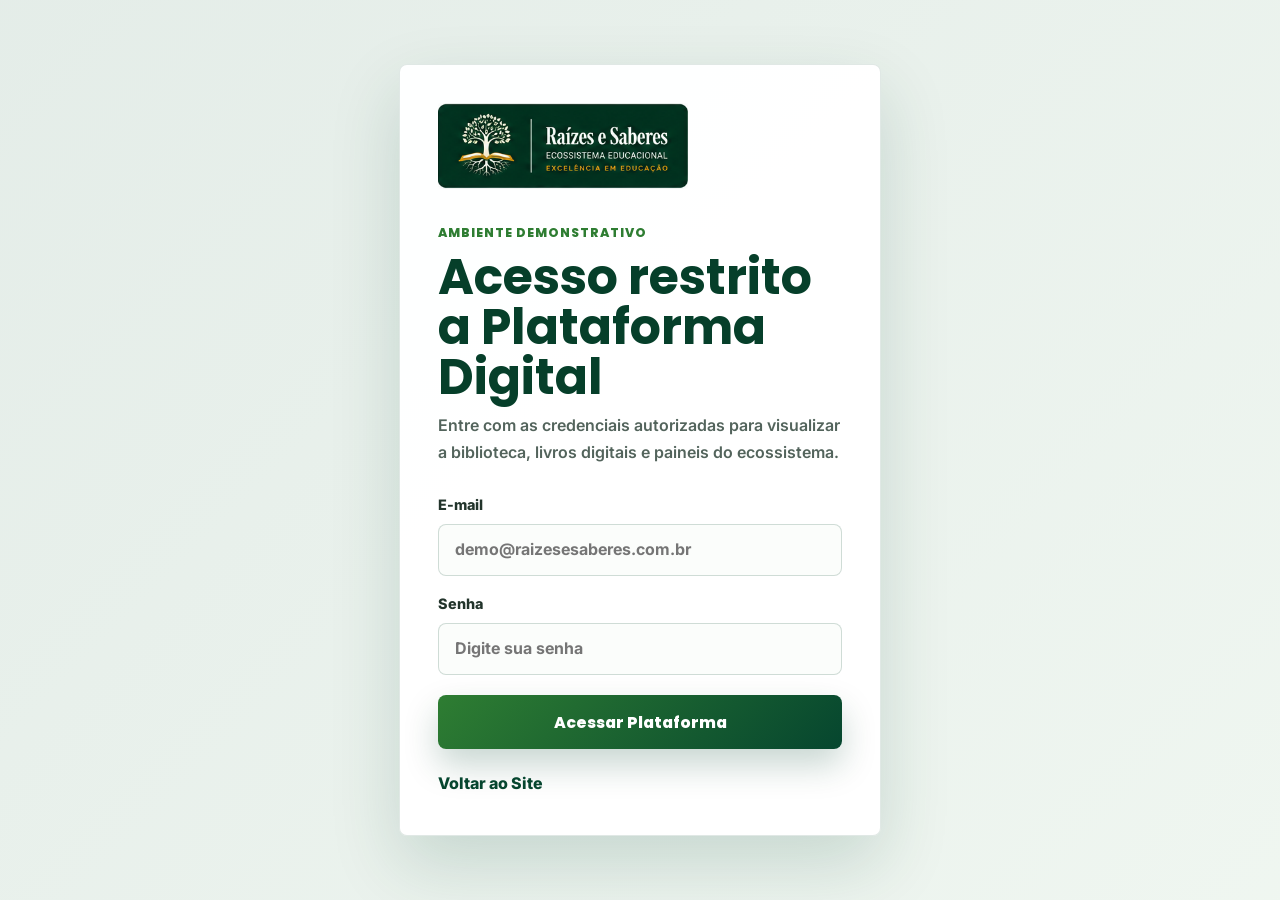
==== commit 7019e2d4: "Add files via upload" ====
--- a/avalia.html
+++ b/avalia.html
@@ -16,7 +16,7 @@
   </head>
   <body class="master-app">
     <div data-app-page="avalia"></div>
-    <script src="app-pages.js"></script>
+    <script src="app-pages.js?v=auth-login"></script>
     <script src="script.js"></script>
   </body>
 </html>
--- a/styles.css
+++ b/styles.css
@@ -1455,6 +1455,27 @@
   opacity: 1;
 }
 
+.site-nav a.nav-platform-link {
+  min-height: 38px;
+  padding: 0 14px;
+  border-radius: 8px;
+  color: #fff;
+  background: var(--green);
+  opacity: 1;
+  display: inline-flex;
+  align-items: center;
+  box-shadow: 0 12px 26px rgba(46, 125, 50, 0.2);
+}
+
+.site-nav a.nav-platform-link::after {
+  display: none;
+}
+
+.site-nav a.nav-platform-link:hover,
+.site-nav a.nav-platform-link:focus-visible {
+  background: #1b6f2a;
+}
+
 .site-nav a:hover::after,
 .site-nav a:focus-visible::after {
   opacity: 1;
@@ -2161,6 +2182,64 @@
   margin: 0;
   color: rgba(255, 255, 255, 0.74);
   font-size: 0.93rem;
+}
+
+.platform-pillars article a {
+  display: inline-flex;
+  align-items: center;
+  min-height: 30px;
+  margin: 12px 8px 0 0;
+  padding: 0 12px;
+  border: 1px solid rgba(255, 255, 255, 0.26);
+  border-radius: 8px;
+  color: #fff;
+  background: rgba(255, 255, 255, 0.1);
+  font-size: 0.78rem;
+  font-weight: 800;
+  text-decoration: none;
+}
+
+.platform-pillars article a:hover {
+  background: rgba(255, 255, 255, 0.18);
+}
+
+.platform-module-grid {
+  display: grid;
+  grid-template-columns: repeat(7, minmax(0, 1fr));
+  gap: 12px;
+  margin-top: 18px;
+}
+
+.platform-module-grid a {
+  display: grid;
+  gap: 6px;
+  min-height: 92px;
+  padding: 16px;
+  border: 1px solid rgba(46, 125, 50, 0.16);
+  border-radius: 8px;
+  color: var(--text);
+  background: #fff;
+  box-shadow: 0 12px 30px rgba(15, 23, 42, 0.07);
+  text-decoration: none;
+  transition: transform 0.22s ease, border-color 0.22s ease;
+}
+
+.platform-module-grid a:hover {
+  border-color: rgba(46, 125, 50, 0.32);
+  transform: translateY(-2px);
+}
+
+.platform-module-grid strong {
+  color: var(--green);
+  font-family: Poppins, Inter, system-ui, sans-serif;
+  font-size: 0.94rem;
+}
+
+.platform-module-grid span {
+  color: var(--muted);
+  font-size: 0.78rem;
+  font-weight: 700;
+  line-height: 1.35;
 }
 
 .pillar-index {
@@ -3924,6 +4003,10 @@
     grid-template-columns: repeat(2, minmax(0, 1fr));
   }
 
+  .platform-module-grid {
+    grid-template-columns: repeat(3, minmax(0, 1fr));
+  }
+
   .video-player-card {
     min-height: 380px;
   }
@@ -4071,6 +4154,7 @@
   .solution-grid,
   .metrics,
   .platform-pillars,
+  .platform-module-grid,
   .university-features,
   .assessment-pillars,
   .results-grid,
@@ -4402,3 +4486,158 @@
     height: 340px;
   }
 }
+
+.login-page {
+  min-height: 100vh;
+  margin: 0;
+  color: #14231c;
+  background:
+    linear-gradient(135deg, rgba(6, 70, 47, 0.08), rgba(46, 125, 50, 0.04)),
+    #f7fbf8;
+  font-family: Inter, sans-serif;
+}
+
+.login-shell {
+  display: grid;
+  min-height: 100vh;
+  padding: 32px;
+  place-items: center;
+}
+
+.login-panel {
+  width: min(100%, 482px);
+  padding: 38px;
+  border: 1px solid rgba(6, 70, 47, 0.12);
+  border-radius: 8px;
+  background: rgba(255, 255, 255, 0.96);
+  box-shadow: 0 28px 70px rgba(6, 70, 47, 0.16);
+}
+
+.login-brand {
+  display: inline-flex;
+  align-items: center;
+  margin-bottom: 34px;
+}
+
+.login-brand img {
+  width: min(100%, 250px);
+  height: auto;
+}
+
+.login-brand span {
+  color: #06462f;
+  font-family: Poppins, sans-serif;
+  font-size: 1.35rem;
+  font-weight: 800;
+}
+
+.login-copy {
+  display: grid;
+  gap: 10px;
+  margin-bottom: 28px;
+}
+
+.login-copy p {
+  margin: 0;
+  color: #2e7d32;
+  font-family: Poppins, sans-serif;
+  font-size: 0.78rem;
+  font-weight: 800;
+  letter-spacing: 0.08em;
+  text-transform: uppercase;
+}
+
+.login-copy h1 {
+  margin: 0;
+  color: #063f2a;
+  font-family: Poppins, sans-serif;
+  font-size: clamp(2rem, 5vw, 3.05rem);
+  line-height: 1.02;
+  letter-spacing: 0;
+}
+
+.login-copy span {
+  color: #53645c;
+  font-size: 1rem;
+  font-weight: 600;
+  line-height: 1.65;
+}
+
+.login-form {
+  display: grid;
+  gap: 16px;
+}
+
+.login-form label {
+  display: grid;
+  gap: 8px;
+}
+
+.login-form label span {
+  color: #22342b;
+  font-size: 0.9rem;
+  font-weight: 800;
+}
+
+.login-form input {
+  width: 100%;
+  min-height: 52px;
+  border: 1px solid rgba(6, 70, 47, 0.18);
+  border-radius: 8px;
+  padding: 0 16px;
+  color: #14231c;
+  background: #fbfdfb;
+  font: inherit;
+  font-weight: 700;
+  outline: none;
+  transition: border-color 0.2s ease, box-shadow 0.2s ease;
+}
+
+.login-form input:focus {
+  border-color: #2e7d32;
+  box-shadow: 0 0 0 4px rgba(46, 125, 50, 0.14);
+}
+
+.login-error {
+  margin: 0;
+  color: #9f2424;
+  font-size: 0.9rem;
+  font-weight: 800;
+}
+
+.login-form button {
+  min-height: 54px;
+  margin-top: 4px;
+  border: 0;
+  border-radius: 8px;
+  color: #fff;
+  background: linear-gradient(135deg, #2e7d32, #06462f);
+  font-family: Poppins, sans-serif;
+  font-size: 0.98rem;
+  font-weight: 800;
+  letter-spacing: 0;
+  cursor: pointer;
+  box-shadow: 0 16px 34px rgba(6, 70, 47, 0.22);
+}
+
+.login-back {
+  display: inline-flex;
+  margin-top: 22px;
+  color: #06462f;
+  font-weight: 800;
+  text-decoration: none;
+}
+
+.login-back:hover {
+  text-decoration: underline;
+}
+
+@media (max-width: 560px) {
+  .login-shell {
+    padding: 18px;
+  }
+
+  .login-panel {
+    padding: 28px 22px;
+  }
+}
--- a/master-pack.css
+++ b/master-pack.css
@@ -46,30 +46,59 @@
   color: white;
 }
 
+.app-shell[data-environment="avalia"] .app-sidebar {
+  background:
+    radial-gradient(circle at 55% 0%, rgba(92, 74, 255, 0.44), transparent 36%),
+    linear-gradient(180deg, #111746 0%, #17133f 100%);
+}
+
+.app-shell[data-environment="secretaria"] .app-sidebar {
+  background:
+    radial-gradient(circle at 55% 0%, rgba(43, 112, 175, 0.35), transparent 36%),
+    linear-gradient(180deg, #063b35 0%, #052e3c 100%);
+}
+
+.app-shell[data-environment="gestor"] .app-sidebar {
+  background:
+    radial-gradient(circle at 55% 0%, rgba(89, 139, 89, 0.4), transparent 36%),
+    linear-gradient(180deg, #073820 0%, #052d24 100%);
+}
+
+.app-shell[data-environment="familia"] .app-sidebar {
+  background:
+    radial-gradient(circle at 55% 0%, rgba(62, 143, 97, 0.38), transparent 36%),
+    linear-gradient(180deg, #06422f 0%, #053125 100%);
+}
+
 .sidebar-logo {
   display: block;
-  width: 170px;
-  margin: 0 auto 24px;
+  width: 174px;
+  margin: 0 auto 26px;
 }
 
 .sidebar-logo img {
   display: block;
   width: 100%;
-  border-radius: 8px;
+  border: 0;
+  border-radius: 0;
+  background: transparent;
+  box-shadow: none;
 }
 
 .sidebar-logo-fallback {
   display: grid;
   min-height: 170px;
   place-items: center;
-  padding: 18px;
-  border: 1px solid rgba(255, 255, 255, 0.45);
-  border-radius: 8px;
-  background:
-    radial-gradient(circle at 50% 22%, rgba(255, 255, 255, 0.18), transparent 34%),
-    rgba(255, 255, 255, 0.06);
+  padding: 0;
+  border: 0;
+  border-radius: 0;
+  background: transparent;
   color: #fff;
   text-align: center;
+}
+
+.sidebar-logo-fallback[hidden] {
+  display: none;
 }
 
 .sidebar-logo-fallback strong,
@@ -99,6 +128,16 @@
   gap: 8px;
 }
 
+.environment-label {
+  margin: 0 0 12px;
+  padding: 0 14px;
+  color: rgba(255, 255, 255, 0.68);
+  font-size: 0.72rem;
+  font-weight: 900;
+  letter-spacing: 0.08em;
+  text-transform: uppercase;
+}
+
 .app-nav button,
 .app-nav a,
 .mobile-tabbar button,
@@ -183,6 +222,39 @@
   backdrop-filter: blur(18px);
 }
 
+.module-switcher {
+  display: flex;
+  grid-column: 1 / -1;
+  gap: 6px;
+  align-items: center;
+  justify-content: flex-start;
+  min-width: 0;
+  overflow-x: auto;
+}
+
+.module-switcher a {
+  flex: 0 0 auto;
+  padding: 9px 10px;
+  border: 1px solid var(--rs-line);
+  border-radius: var(--rs-radius);
+  color: var(--rs-muted);
+  background: #fff;
+  font-size: 0.72rem;
+  font-weight: 800;
+  text-decoration: none;
+}
+
+.module-switcher a:hover {
+  color: #fff;
+  background: var(--rs-green-700);
+}
+
+.module-switcher a.is-active {
+  color: #fff;
+  border-color: var(--rs-green-700);
+  background: var(--rs-green-700);
+}
+
 .menu-toggle {
   display: none;
 }
@@ -338,7 +410,8 @@
 .wide-panel,
 .panel,
 .quick-card,
-.premium-card {
+.premium-card,
+.ecosystem-video-card {
   border: 1px solid var(--rs-line);
   border-radius: var(--rs-radius);
   background: var(--rs-card);
@@ -361,7 +434,8 @@
 .panel-head h2,
 .panel h2,
 .quick-card h2,
-.premium-card h2 {
+.premium-card h2,
+.ecosystem-video-card h2 {
   margin: 0;
   font-family: Poppins, Inter, sans-serif;
   font-size: 1rem;
@@ -516,6 +590,53 @@
   background: rgba(255, 255, 255, 0.18);
 }
 
+.ecosystem-video-card {
+  display: grid;
+  align-content: center;
+  gap: 12px;
+  align-self: stretch;
+  padding: 20px;
+  color: #fff;
+  background:
+    radial-gradient(circle at 80% 18%, rgba(215, 169, 40, 0.26), transparent 34%),
+    linear-gradient(145deg, #07543d, #0d6b4b);
+  text-align: left;
+}
+
+.ecosystem-video-card span {
+  display: grid;
+  width: 42px;
+  height: 42px;
+  place-items: center;
+  border-radius: 8px;
+  background: rgba(255, 255, 255, 0.14);
+  font-size: 1.3rem;
+}
+
+.ecosystem-video-card h2 {
+  color: #fff;
+}
+
+.ecosystem-video-card p {
+  margin: 0;
+  color: rgba(255, 255, 255, 0.8);
+  font-size: 0.88rem;
+  line-height: 1.45;
+}
+
+.ecosystem-video-card a {
+  display: inline-grid;
+  min-height: 36px;
+  place-items: center;
+  padding: 0 14px;
+  border-radius: 8px;
+  color: var(--rs-green-900);
+  background: #fff;
+  font-size: 0.82rem;
+  font-weight: 900;
+  text-decoration: none;
+}
+
 .recent-books {
   grid-column: 1 / -1;
 }
@@ -538,6 +659,64 @@
 .book-strip.small img {
   width: 78px;
   height: 112px;
+}
+
+.library-catalog-panel {
+  min-width: 0;
+}
+
+.library-catalog {
+  display: grid;
+  grid-template-columns: repeat(8, minmax(110px, 1fr));
+  gap: 14px;
+}
+
+.library-book-card {
+  display: grid;
+  gap: 10px;
+  min-width: 0;
+  padding: 12px;
+  border: 1px solid var(--rs-line);
+  border-radius: var(--rs-radius);
+  background: #fff;
+}
+
+.library-book-card img {
+  width: 100%;
+  height: 132px;
+  object-fit: contain;
+  filter: drop-shadow(0 12px 12px rgba(18, 32, 51, 0.12));
+}
+
+.library-book-card div {
+  display: grid;
+  gap: 5px;
+}
+
+.library-book-card span,
+.library-book-card small {
+  color: var(--rs-muted);
+  font-size: 0.72rem;
+  font-weight: 800;
+}
+
+.library-book-card strong {
+  min-height: 34px;
+  color: var(--rs-ink);
+  font-size: 0.84rem;
+  line-height: 1.2;
+}
+
+.library-book-card a {
+  display: inline-grid;
+  min-height: 30px;
+  place-items: center;
+  border-radius: var(--rs-radius);
+  color: #fff;
+  background: var(--rs-green-700);
+  font-size: 0.76rem;
+  font-weight: 800;
+  text-decoration: none;
 }
 
 .viewer-shell {
@@ -704,6 +883,311 @@
   border: 1px solid var(--rs-line);
   border-radius: var(--rs-radius);
   background: #fff;
+}
+
+.screen[data-route-screen="viewer"] {
+  padding: 18px;
+  background:
+    radial-gradient(circle at 18% 0%, rgba(215, 169, 40, 0.12), transparent 28%),
+    linear-gradient(180deg, #f8faf8 0%, #eef4f1 100%);
+}
+
+.book-reader {
+  display: grid;
+  gap: 16px;
+}
+
+.reader-header {
+  display: grid;
+  grid-template-columns: auto minmax(0, 1fr) minmax(170px, 240px);
+  gap: 18px;
+  align-items: center;
+  padding: 16px 18px;
+  border: 1px solid rgba(13, 107, 75, 0.12);
+  border-radius: var(--rs-radius);
+  background: rgba(255, 255, 255, 0.9);
+  box-shadow: var(--rs-shadow);
+}
+
+.reader-back {
+  display: inline-grid;
+  min-height: 40px;
+  place-items: center;
+  padding: 0 14px;
+  border-radius: var(--rs-radius);
+  color: #fff;
+  background: var(--rs-green-700);
+  font-weight: 900;
+  text-decoration: none;
+}
+
+.reader-header p,
+.reader-header h1,
+.reader-header span {
+  margin: 0;
+}
+
+.reader-header p {
+  color: var(--rs-green-700);
+  font-size: 0.74rem;
+  font-weight: 900;
+  letter-spacing: 0.08em;
+  text-transform: uppercase;
+}
+
+.reader-header h1 {
+  font-family: Poppins, Inter, sans-serif;
+  font-size: clamp(1.1rem, 2vw, 1.7rem);
+  line-height: 1.08;
+}
+
+.reader-header span {
+  display: block;
+  margin-top: 3px;
+  color: var(--rs-muted);
+  font-weight: 700;
+}
+
+.reader-progress {
+  display: grid;
+  gap: 8px;
+}
+
+.reader-progress strong {
+  color: var(--rs-green-700);
+  font-size: 0.88rem;
+}
+
+.reader-progress i {
+  display: block;
+  height: 8px;
+  overflow: hidden;
+  border-radius: 999px;
+  background: #e7ece9;
+}
+
+.reader-progress span {
+  display: block;
+  height: 100%;
+  border-radius: inherit;
+  background: linear-gradient(90deg, var(--rs-green-700), var(--rs-gold));
+}
+
+.reader-layout {
+  display: grid;
+  grid-template-columns: 154px minmax(0, 1fr) 250px;
+  gap: 16px;
+  align-items: stretch;
+}
+
+.reader-rail,
+.reader-summary {
+  top: 88px;
+  align-self: start;
+  max-height: calc(100vh - 132px);
+  padding: 14px;
+  overflow: hidden;
+}
+
+.rail-title {
+  display: flex;
+  align-items: center;
+  justify-content: space-between;
+  gap: 10px;
+}
+
+.rail-title h2 {
+  margin: 0;
+}
+
+.rail-title span,
+.rail-title button {
+  border: 0;
+  color: var(--rs-green-700);
+  background: transparent;
+  font-size: 0.76rem;
+  font-weight: 900;
+}
+
+.rail-title button {
+  cursor: pointer;
+}
+
+.rail-title button.is-active {
+  color: var(--rs-gold);
+}
+
+.thumbnail-list,
+.summary-list {
+  display: grid;
+  gap: 10px;
+  margin-top: 12px;
+  overflow: auto;
+}
+
+.thumbnail-list {
+  max-height: calc(100vh - 218px);
+  padding-right: 4px;
+}
+
+.thumbnail-list button {
+  display: grid;
+  gap: 6px;
+  padding: 8px;
+  border: 1px solid var(--rs-line);
+  border-radius: var(--rs-radius);
+  background: #fff;
+  cursor: pointer;
+}
+
+.thumbnail-list button.is-active {
+  border-color: var(--rs-green-700);
+  box-shadow: 0 0 0 3px rgba(13, 107, 75, 0.12);
+}
+
+.thumbnail-list img {
+  width: 100%;
+  height: auto;
+  border-radius: 6px;
+  background: #fff;
+  box-shadow: 0 10px 18px rgba(18, 32, 51, 0.1);
+}
+
+.thumbnail-list span {
+  color: var(--rs-muted);
+  font-size: 0.72rem;
+  font-weight: 900;
+}
+
+.book-stage {
+  position: relative;
+  display: grid;
+  min-height: calc(100vh - 218px);
+  place-items: center;
+  overflow: auto;
+  padding: 24px 54px;
+  border: 1px solid rgba(13, 107, 75, 0.1);
+  border-radius: var(--rs-radius);
+  background:
+    radial-gradient(circle at 50% 0%, rgba(215, 169, 40, 0.12), transparent 28%),
+    linear-gradient(180deg, #ffffff 0%, #eef4f0 100%);
+  box-shadow: 0 24px 70px rgba(18, 32, 51, 0.12);
+}
+
+.reader-page {
+  display: grid;
+  place-items: center;
+  width: min(100%, 980px);
+  margin: 0;
+  transform: scale(var(--zoom));
+  transform-origin: center top;
+  transition: transform 180ms ease;
+}
+
+.reader-page img {
+  width: auto;
+  max-width: 100%;
+  max-height: calc(100vh - 260px);
+  border-radius: 6px;
+  background: #fff;
+  box-shadow: 0 24px 54px rgba(18, 32, 51, 0.22);
+  transition: opacity 160ms ease, transform 160ms ease;
+}
+
+.reader-page img.is-loading {
+  opacity: 0.4;
+  transform: translateY(4px);
+}
+
+.reader-turn {
+  position: absolute;
+  top: 50%;
+  z-index: 2;
+  display: grid;
+  width: 42px;
+  height: 54px;
+  place-items: center;
+  border: 1px solid rgba(13, 107, 75, 0.16);
+  border-radius: var(--rs-radius);
+  background: rgba(255, 255, 255, 0.92);
+  color: var(--rs-green-700);
+  font-size: 2rem;
+  font-weight: 800;
+  cursor: pointer;
+  transform: translateY(-50%);
+  box-shadow: var(--rs-shadow);
+}
+
+.reader-turn.previous {
+  left: 12px;
+}
+
+.reader-turn.next {
+  right: 12px;
+}
+
+.summary-list {
+  max-height: calc(100vh - 218px);
+}
+
+.summary-list button {
+  display: grid;
+  grid-template-columns: minmax(0, 1fr) auto;
+  gap: 10px;
+  align-items: center;
+  padding: 12px 0;
+  border: 0;
+  border-top: 1px solid var(--rs-line);
+  background: transparent;
+  color: var(--rs-muted);
+  text-align: left;
+  cursor: pointer;
+}
+
+.summary-list button.is-active {
+  color: var(--rs-green-700);
+}
+
+.summary-list strong {
+  font-size: 0.84rem;
+  line-height: 1.25;
+}
+
+.summary-list span {
+  font-size: 0.76rem;
+  font-weight: 900;
+}
+
+.reader-controls {
+  position: sticky;
+  bottom: 12px;
+  z-index: 8;
+  width: fit-content;
+  padding: 8px;
+  border: 1px solid rgba(13, 107, 75, 0.1);
+  border-radius: 999px;
+  background: rgba(255, 255, 255, 0.92);
+  box-shadow: 0 18px 46px rgba(18, 32, 51, 0.14);
+  backdrop-filter: blur(16px);
+}
+
+.reader-controls button,
+.reader-controls span,
+.reader-controls strong {
+  min-width: 44px;
+  min-height: 38px;
+  border-radius: 999px;
+  font-weight: 900;
+}
+
+.book-stage:fullscreen {
+  min-height: 100vh;
+  padding: 32px 72px;
+  background: #eef4f0;
+}
+
+.book-stage:fullscreen .reader-page img {
+  max-height: calc(100vh - 64px);
 }
 
 .teacher-layout,
@@ -1034,6 +1518,11 @@
     display: none;
   }
 
+  .module-switcher {
+    grid-column: 1 / -1;
+    justify-content: flex-start;
+  }
+
   .screen {
     padding: 18px 14px 92px;
   }
@@ -1044,6 +1533,10 @@
   .analytics-grid,
   .metric-row {
     grid-template-columns: repeat(2, minmax(0, 1fr));
+  }
+
+  .library-catalog {
+    grid-template-columns: repeat(3, minmax(0, 1fr));
   }
 
   .viewer-shell {
@@ -1114,6 +1607,10 @@
     display: none;
   }
 
+  .module-switcher {
+    grid-column: 1 / -1;
+  }
+
   .screen-title,
   .dashboard-head {
     align-items: flex-start;
@@ -1148,6 +1645,10 @@
     grid-auto-columns: 170px;
   }
 
+  .library-catalog {
+    grid-template-columns: repeat(2, minmax(0, 1fr));
+  }
+
   .page {
     padding: 22px;
   }
@@ -1161,3 +1662,122 @@
     flex-wrap: wrap;
   }
 }
+
+@media (max-width: 1180px) {
+  .reader-layout {
+    grid-template-columns: 128px minmax(0, 1fr);
+  }
+
+  .reader-summary {
+    grid-column: 1 / -1;
+    max-height: none;
+  }
+
+  .summary-list {
+    grid-template-columns: repeat(5, minmax(150px, 1fr));
+    max-height: none;
+    overflow-x: auto;
+  }
+}
+
+@media (max-width: 900px) {
+  .screen[data-route-screen="viewer"] {
+    padding: 12px 12px 94px;
+  }
+
+  .reader-header {
+    grid-template-columns: 1fr;
+  }
+
+  .reader-progress {
+    max-width: none;
+  }
+
+  .reader-layout {
+    grid-template-columns: 1fr;
+  }
+
+  .reader-rail,
+  .reader-summary {
+    position: static;
+    max-height: none;
+    overflow: visible;
+  }
+
+  .thumbnail-list {
+    display: grid;
+    grid-auto-flow: column;
+    grid-auto-columns: 82px;
+    max-height: none;
+    overflow-x: auto;
+    padding-bottom: 8px;
+  }
+
+  .book-stage {
+    min-height: 62vh;
+    padding: 18px 46px;
+  }
+
+  .reader-page img {
+    max-height: 62vh;
+  }
+
+  .reader-controls {
+    bottom: 76px;
+  }
+}
+
+@media (max-width: 620px) {
+  .reader-header {
+    padding: 14px;
+  }
+
+  .reader-header h1 {
+    font-size: 1.08rem;
+  }
+
+  .book-stage {
+    min-height: 58vh;
+    padding: 14px 38px;
+  }
+
+  .reader-page {
+    width: 100%;
+  }
+
+  .reader-page img {
+    max-height: 58vh;
+  }
+
+  .reader-turn {
+    width: 34px;
+    height: 48px;
+    font-size: 1.5rem;
+  }
+
+  .reader-turn.previous {
+    left: 6px;
+  }
+
+  .reader-turn.next {
+    right: 6px;
+  }
+
+  .summary-list {
+    grid-template-columns: 1fr;
+  }
+
+  .reader-controls {
+    width: calc(100% - 24px);
+    justify-content: center;
+    border-radius: 18px;
+  }
+
+  .reader-controls button,
+  .reader-controls span,
+  .reader-controls strong {
+    min-width: 38px;
+    min-height: 36px;
+    font-size: 0.78rem;
+  }
+}
